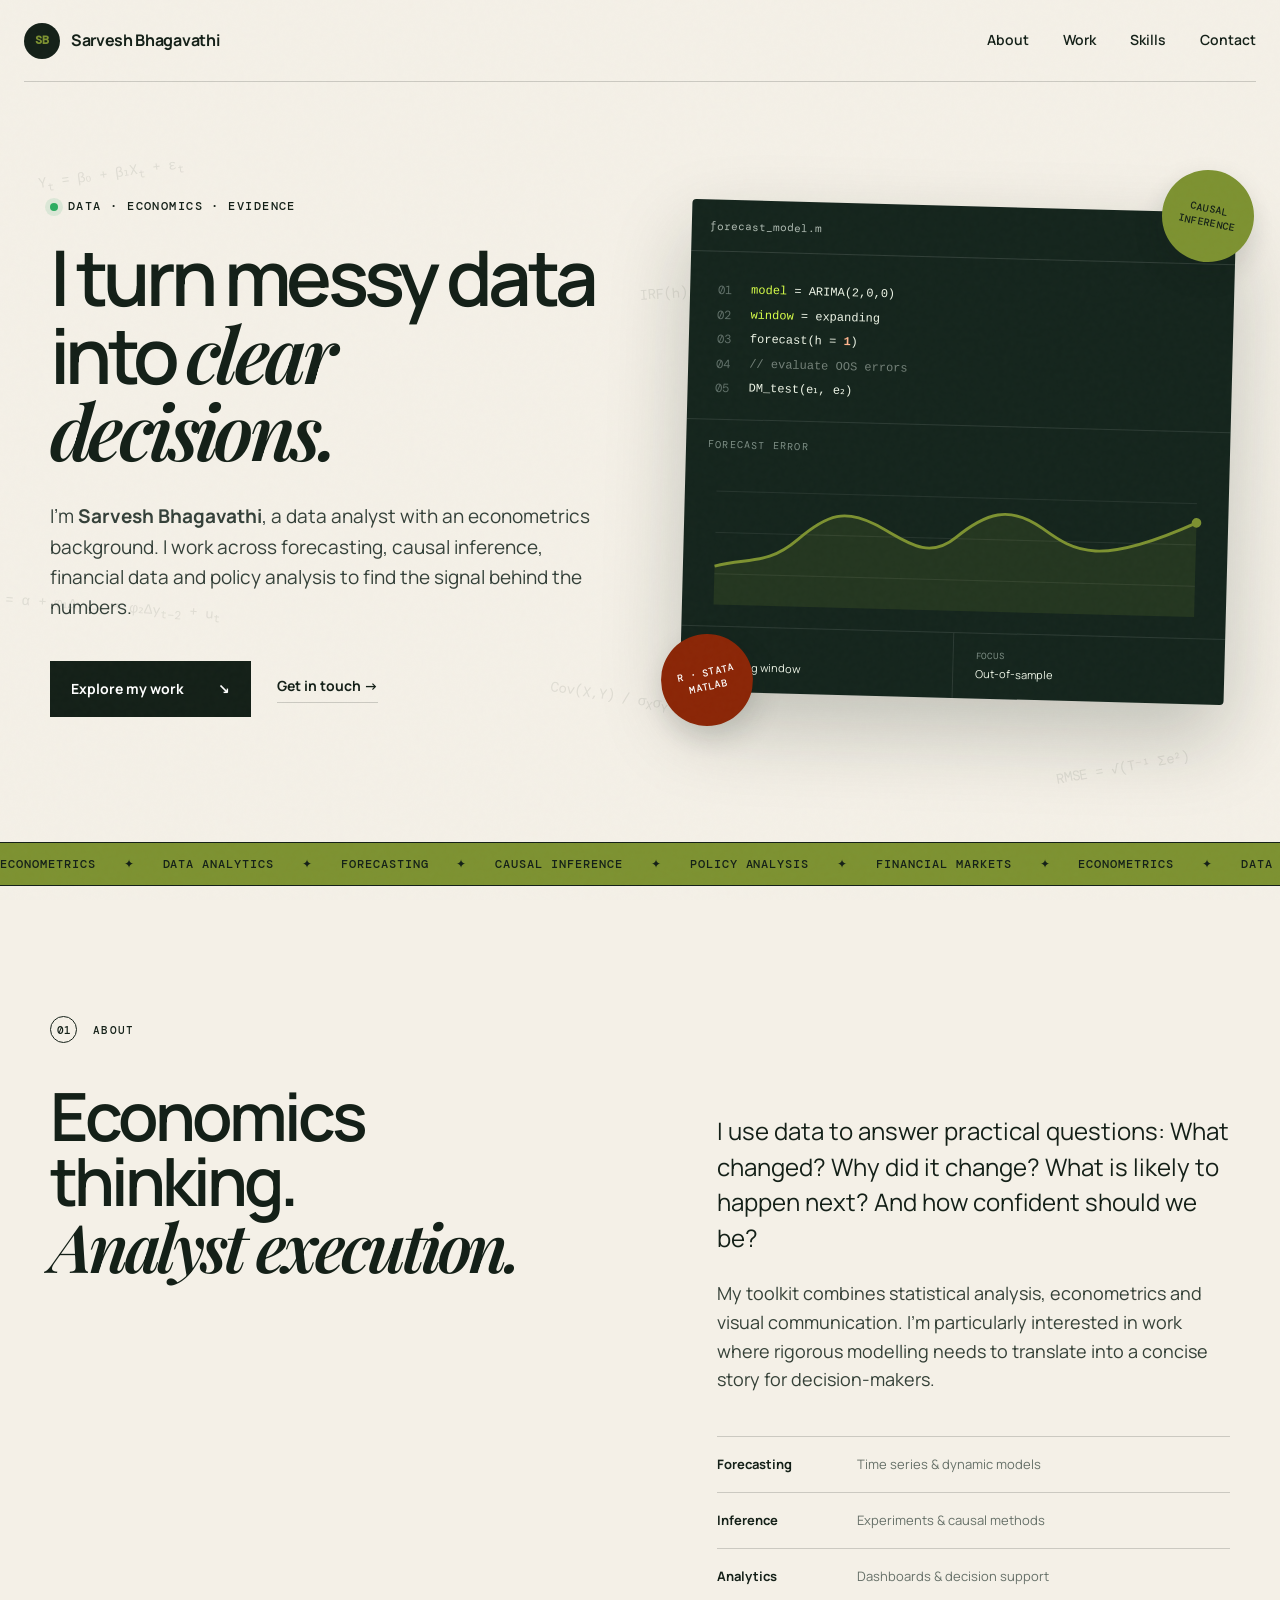
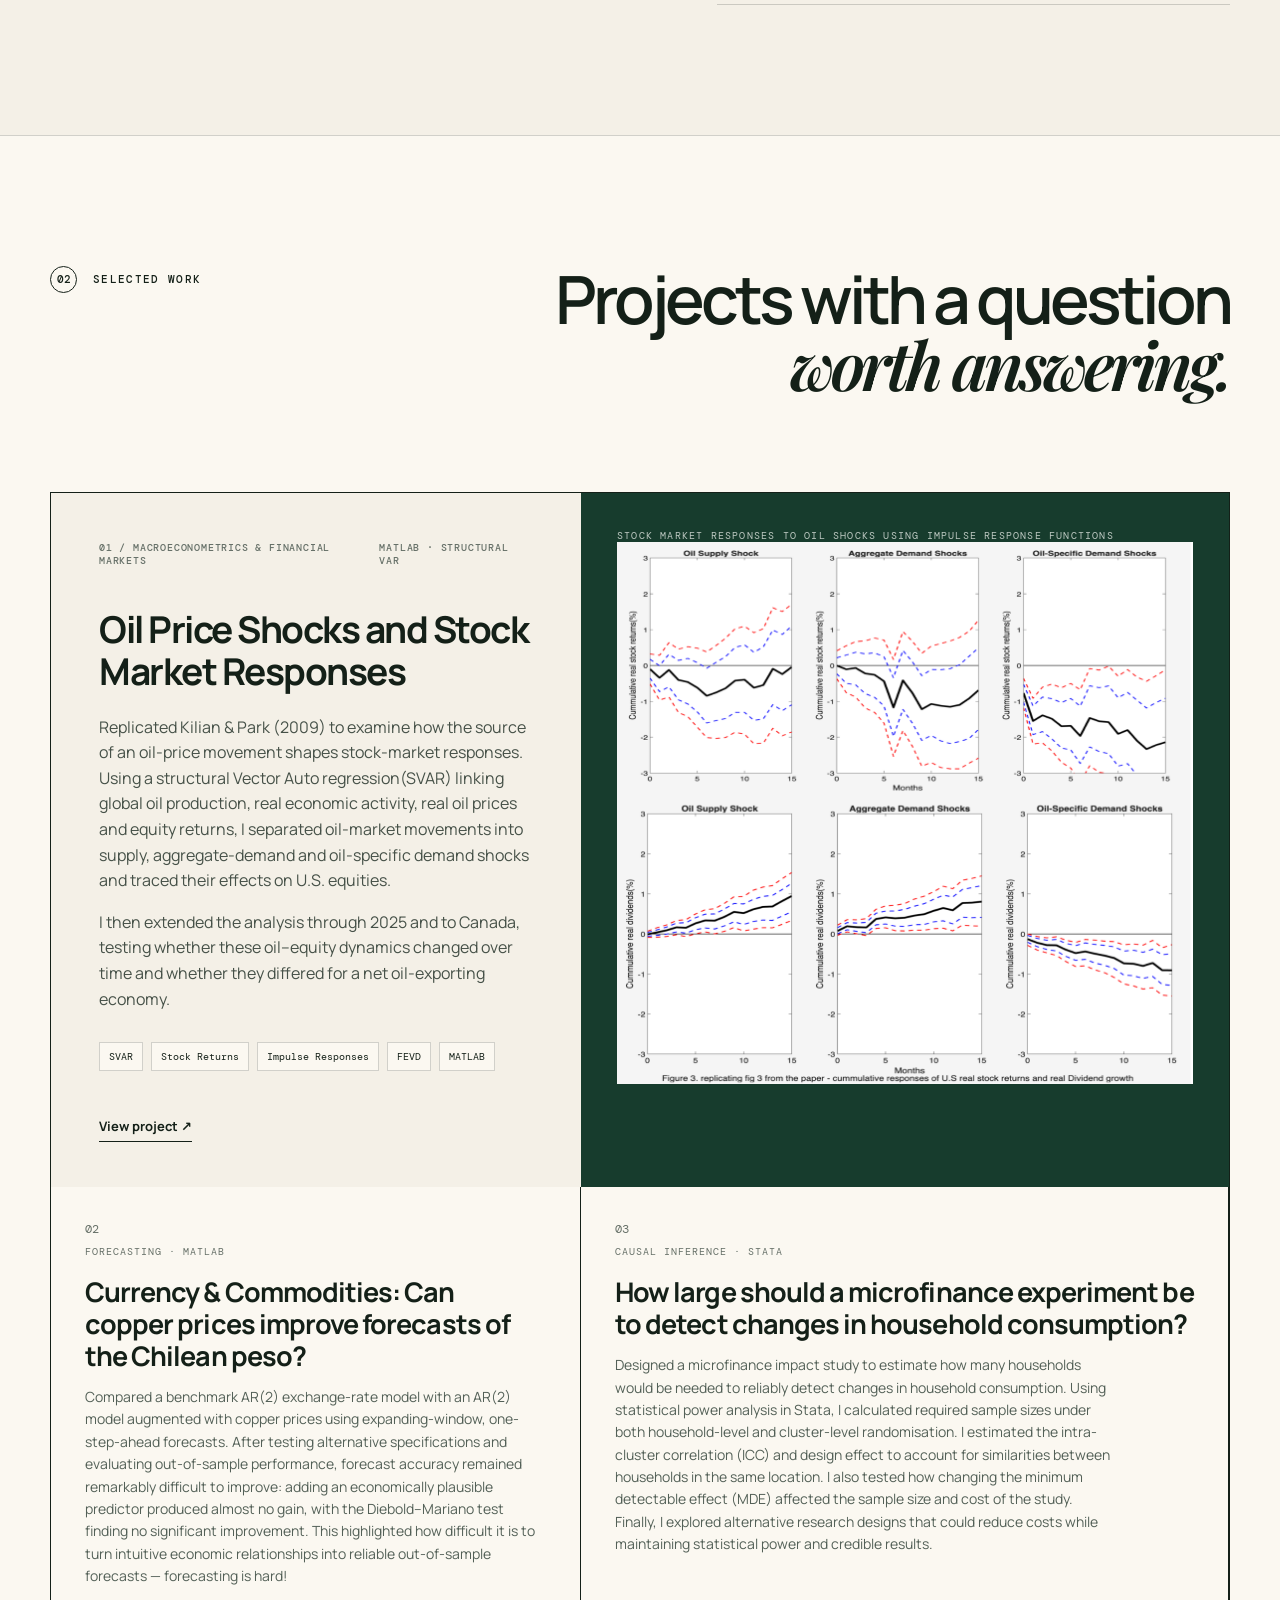
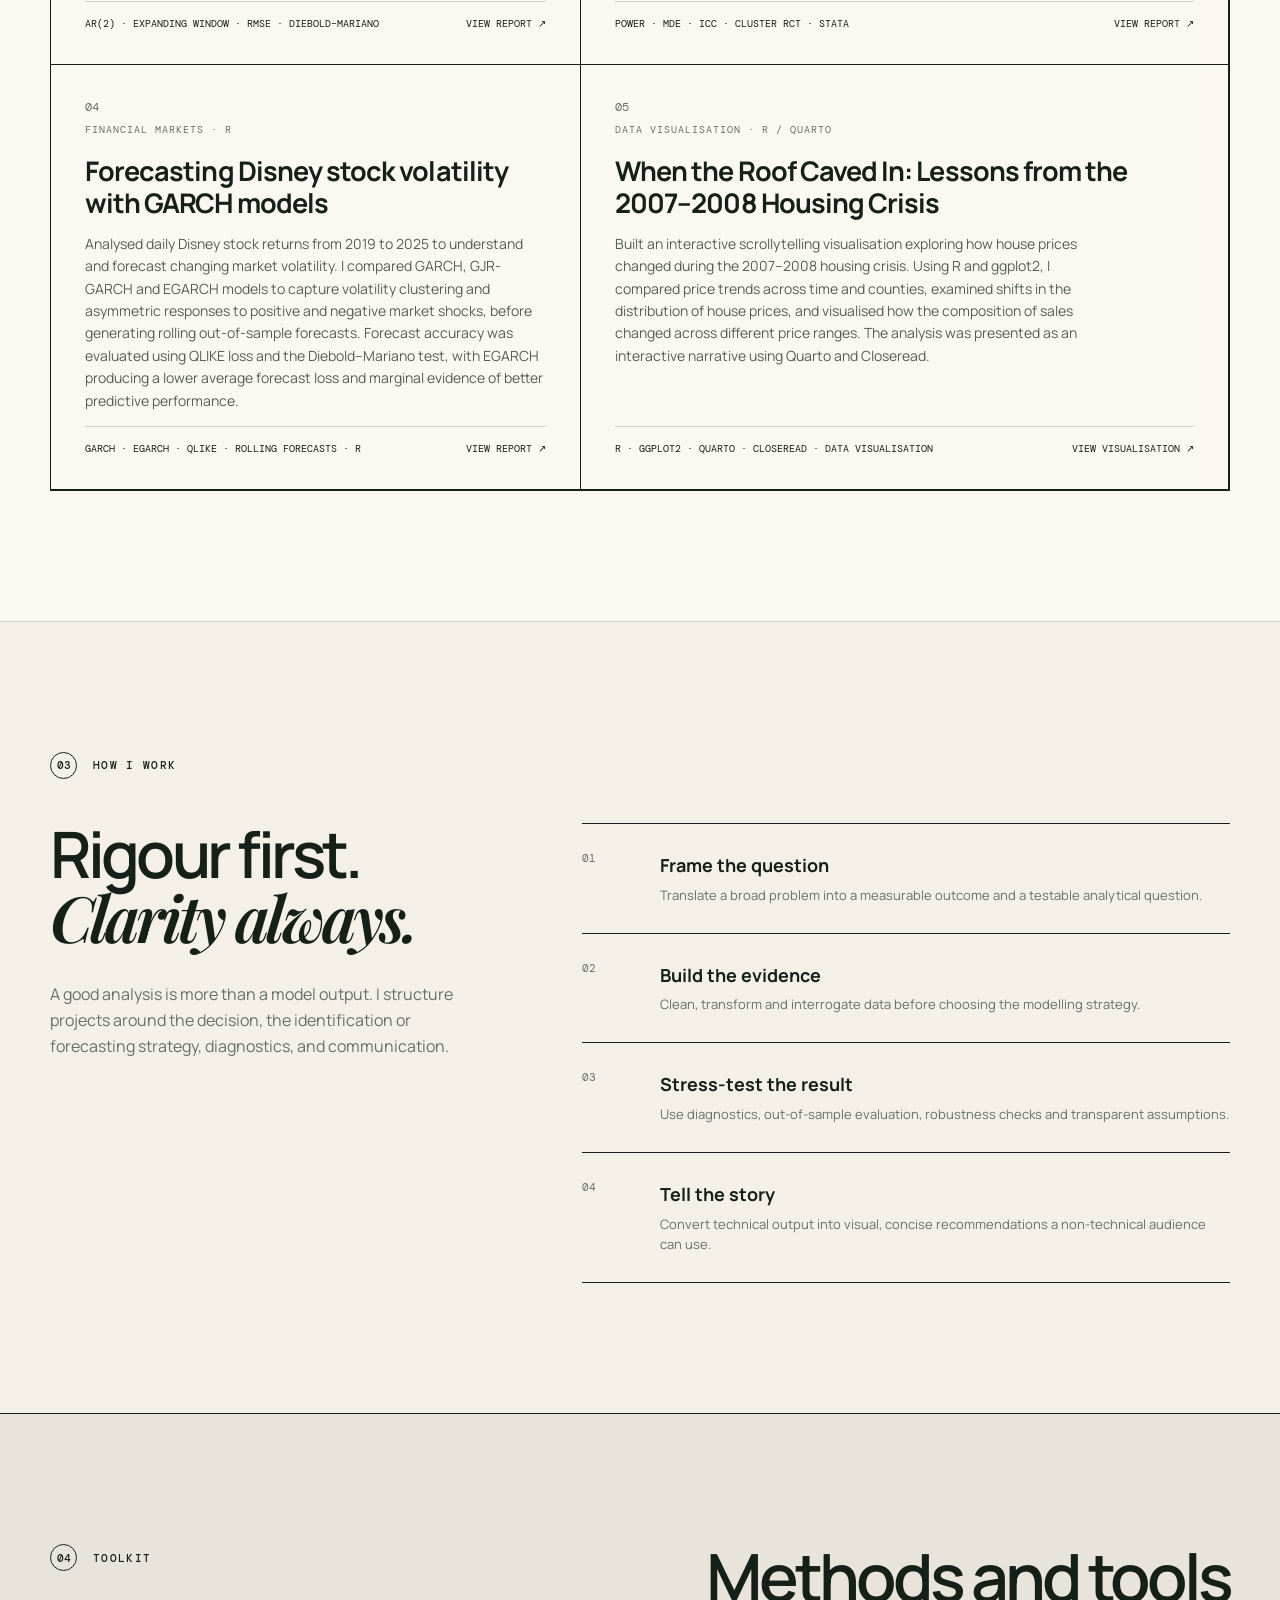
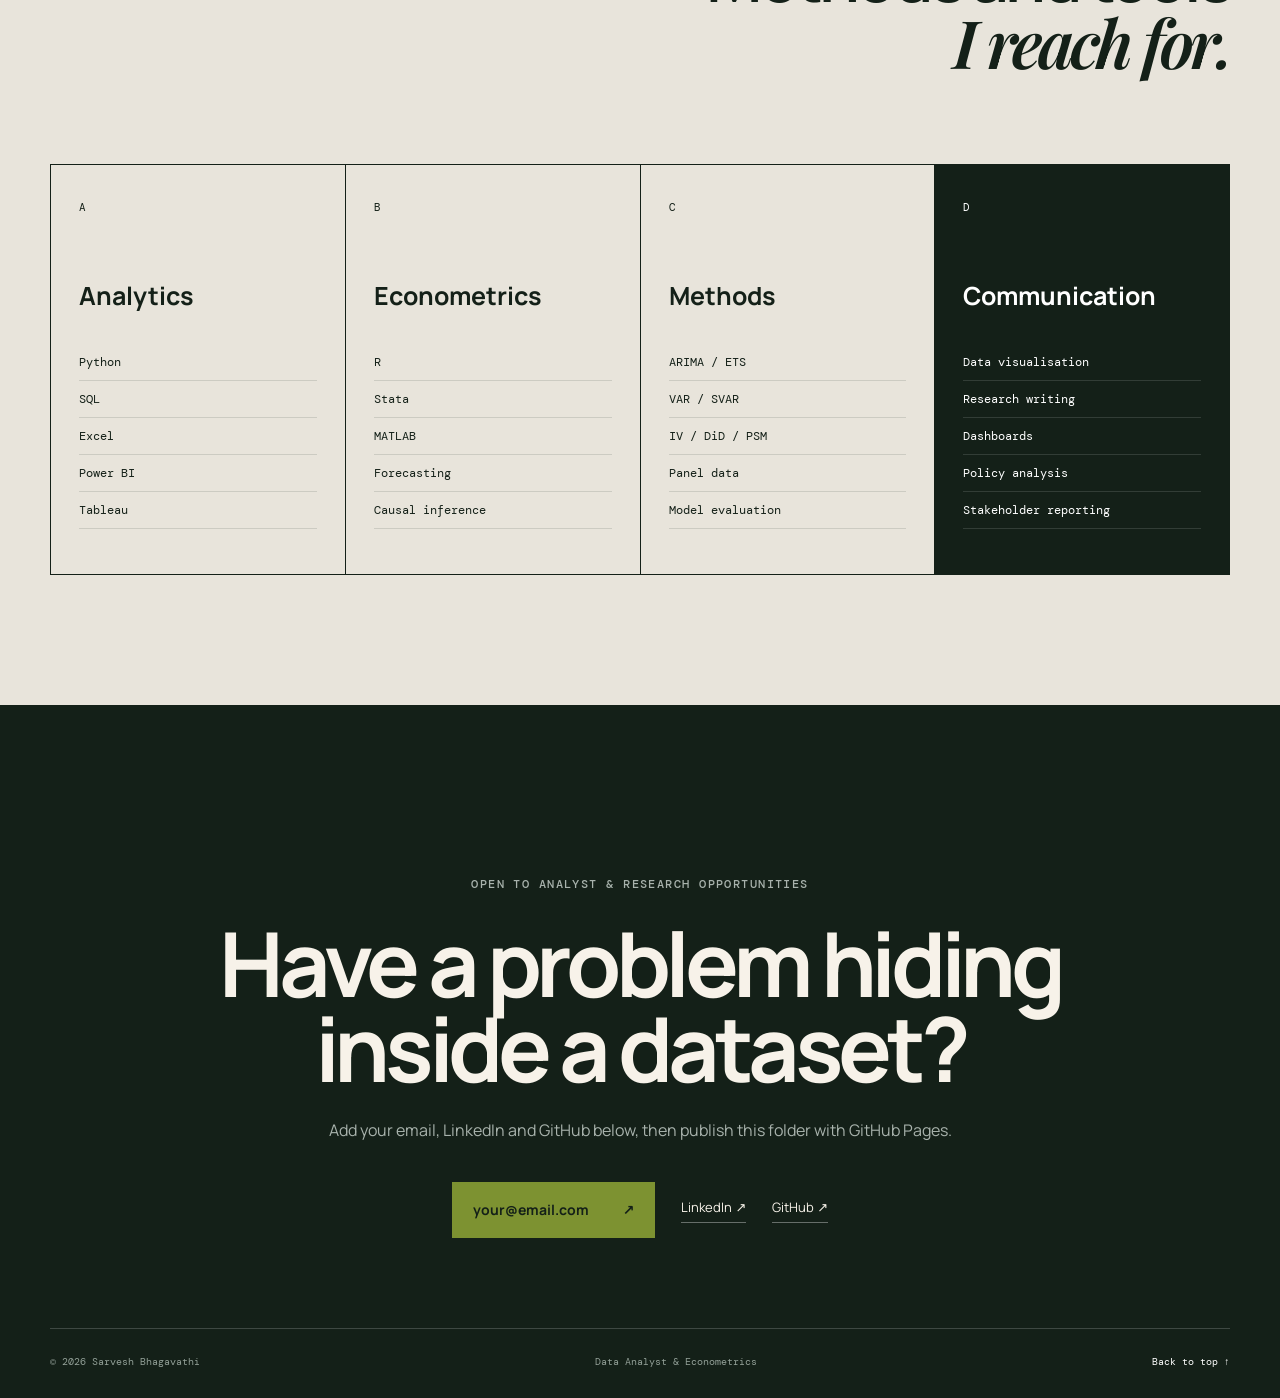
==== index.html @ 0cae8e51 "initial portfolio website" ====
<!doctype html>
<html lang="en">
<head>
  <meta charset="utf-8" />
  <meta name="viewport" content="width=device-width, initial-scale=1" />
  <meta name="description" content="Sarvesh Bhagavathi — Data Analyst & Econometrics portfolio." />
  <meta name="theme-color" content="#f5f1e8" />
  <title>Sarvesh Bhagavathi | Data Analyst & Econometrics</title>
  <link rel="preconnect" href="https://fonts.googleapis.com">
  <link rel="preconnect" href="https://fonts.gstatic.com" crossorigin>
  <link href="https://fonts.googleapis.com/css2?family=DM+Mono:wght@300;400;500&family=Manrope:wght@400;500;600;700&family=Playfair+Display:ital,wght@0,600;1,600&display=swap" rel="stylesheet">
  <link rel="stylesheet" href="styles.css" />
</head>
<body>
  <div class="noise" aria-hidden="true"></div>
  <div class="equation-field" aria-hidden="true">
    <span class="eq eq-1">Y<sub>t</sub> = β₀ + β₁X<sub>t</sub> + ε<sub>t</sub></span>
    <span class="eq eq-2">E[ε | X] = 0</span>
    <span class="eq eq-3">Δy<sub>t</sub> = α + φ₁Δy<sub>t−1</sub> + φ₂Δy<sub>t−2</sub> + u<sub>t</sub></span>
    <span class="eq eq-4">RMSE = √(T⁻¹ Σe²)</span>
    <span class="eq eq-5">IRF(h) = ∂y<sub>t+h</sub>/∂ε<sub>t</sub></span>
    <span class="eq eq-6">Cov(X,Y) / σ<sub>X</sub>σ<sub>Y</sub></span>
  </div>

  <header class="site-header">
    <a class="brand" href="#top" aria-label="Home">
      <span class="brand-mark">SB</span>
      <span class="brand-name">Sarvesh Bhagavathi</span>
    </a>
    <nav class="nav" aria-label="Main navigation">
      <a href="#about">About</a>
      <a href="#work">Work</a>
      <a href="#skills">Skills</a>
      <a href="#contact">Contact</a>
    </nav>
    <button class="menu-button" aria-label="Open menu" aria-expanded="false">Menu</button>
  </header>

  <main id="top">
    <section class="hero shell">
      <div class="hero-copy reveal">
        <p class="eyebrow"><span class="status-dot"></span> Data · Economics · Evidence</p>
        <h1>I turn messy data into <em>clear decisions.</em></h1>
        <p class="hero-lede">I’m <strong>Sarvesh Bhagavathi</strong>, a data analyst with an econometrics background. I work across forecasting, causal inference, financial data and policy analysis to find the signal behind the numbers.</p>
        <div class="hero-actions">
          <a class="button button-primary" href="#work">Explore my work <span>↘</span></a>
          <a class="text-link" href="#contact">Get in touch <span>→</span></a>
        </div>
      </div>

      <div class="hero-visual reveal delay-1" aria-label="Decorative econometrics model visualisation">
        <div class="model-window">
          <div class="window-top">
            <span>forecast_model.m</span>
            <div class="window-dots"><i></i><i></i><i></i></div>
          </div>
          <div class="code-block" aria-hidden="true">
            <span class="line"><b>01</b><code><i>model</i> = ARIMA(2,0,0)</code></span>
            <span class="line"><b>02</b><code><i>window</i> = expanding</code></span>
            <span class="line"><b>03</b><code>forecast(h = <strong>1</strong>)</code></span>
            <span class="line muted"><b>04</b><code>// evaluate OOS errors</code></span>
            <span class="line"><b>05</b><code>DM_test(e₁, e₂)</code></span>
          </div>
          <div class="mini-chart">
            <div class="chart-label">FORECAST ERROR</div>
            <svg viewBox="0 0 520 170" role="img" aria-label="Decorative forecast error line chart">
              <path class="gridline" d="M10 42H510 M10 85H510 M10 128H510" />
              <path class="chart-area" d="M10 120 C45 110,65 118,96 90 S145 58,175 72 S230 110,260 84 S315 48,350 72 S410 110,510 62 L510 160 L10 160 Z" />
              <path class="chart-line" d="M10 120 C45 110,65 118,96 90 S145 58,175 72 S230 110,260 84 S315 48,350 72 S410 110,510 62" />
              <circle cx="510" cy="62" r="5" />
            </svg>
          </div>
          <div class="model-footer">
            <span><small>METHOD</small> Expanding window</span>
            <span><small>FOCUS</small> Out-of-sample</span>
          </div>
        </div>
        <span class="sticker sticker-a">causal<br>inference</span>
        <span class="sticker sticker-b">R · Stata<br>MATLAB</span>
      </div>
    </section>

    <section class="ticker" aria-label="Skills ticker">
      <div class="ticker-track">
        <span>ECONOMETRICS</span><i>✦</i><span>DATA ANALYTICS</span><i>✦</i><span>FORECASTING</span><i>✦</i><span>CAUSAL INFERENCE</span><i>✦</i><span>POLICY ANALYSIS</span><i>✦</i><span>FINANCIAL MARKETS</span><i>✦</i>
        <span>ECONOMETRICS</span><i>✦</i><span>DATA ANALYTICS</span><i>✦</i><span>FORECASTING</span><i>✦</i><span>CAUSAL INFERENCE</span><i>✦</i><span>POLICY ANALYSIS</span><i>✦</i><span>FINANCIAL MARKETS</span><i>✦</i>
      </div>
    </section>

    <section class="section shell about" id="about">
      <div class="section-kicker reveal"><span>01</span> About</div>
      <div class="about-grid">
        <h2 class="section-title reveal">Economics thinking.<br><em>Analyst execution.</em></h2>
        <div class="about-copy reveal delay-1">
          <p>I use data to answer practical questions: What changed? Why did it change? What is likely to happen next? And how confident should we be?</p>
          <p>My toolkit combines statistical analysis, econometrics and visual communication. I’m particularly interested in work where rigorous modelling needs to translate into a concise story for decision-makers.</p>
          <div class="facts">
            <div><strong>Forecasting</strong><span>Time series & dynamic models</span></div>
            <div><strong>Inference</strong><span>Experiments & causal methods</span></div>
            <div><strong>Analytics</strong><span>Dashboards & decision support</span></div>
          </div>
        </div>
      </div>
    </section>

    <section class="section work-section" id="work">
      <div class="shell">
        <div class="section-heading reveal">
          <div class="section-kicker"><span>02</span> Selected work</div>
          <h2 class="section-title">Projects with a question<br><em>worth answering.</em></h2>
        </div>

<article class="project project-featured reveal">

  <!-- LEFT SIDE -->
  <div class="project-content">

    <div class="project-topline">
      <span>01 / Macroeconometrics & Financial Markets</span>
      <span>MATLAB · Structural VAR</span>
    </div>

    <h3>Oil Price Shocks and Stock Market Responses</h3>

    <p>
      Replicated Kilian & Park (2009) to examine how the source of an oil-price
      movement shapes stock-market responses. Using a structural Vector Auto regression(SVAR) linking
      global oil production, real economic activity, real oil prices and equity
      returns, I separated oil-market movements into supply, aggregate-demand
      and oil-specific demand shocks and traced their effects on U.S. equities.
    </p>

    <p>
      I then extended the analysis through 2025 and to Canada, testing whether
      these oil–equity dynamics changed over time and whether they differed for
      a net oil-exporting economy.
    </p>

    <div class="project-tags">
      <span>SVAR</span>
      <span>Stock Returns</span>
      <span>Impulse Responses</span>
      <span>FEVD</span>
      <span>MATLAB</span>
    </div>

    <a class="project-link" href="https://drive.google.com/file/d/1F3PJIjns4B5zvnW9_JA9KgN98ZnjPs3U/view?usp=drive_link">
      View project <span>↗</span>
    </a>

  </div>


  <!-- RIGHT SIDE -->
  <div class="project-graphic">

    <div class="graphic-label">
      stock market responses to oil shocks using impulse response functions
    </div>

    <img
      src="images/irf.png"
      alt="Stock market responses to structural oil market shocks"
      class="project-graph"
    >

  </div>



         <article class="project-card reveal">
  <div class="project-card-index">02</div>

  <div>
    <span class="project-type">Forecasting · MATLAB</span>

    <h3>Currency & Commodities: Can copper prices improve forecasts of the Chilean peso?</h3>

    <p>
      Compared a benchmark AR(2) exchange-rate model with an AR(2) model
      augmented with copper prices using expanding-window, one-step-ahead
      forecasts. After testing alternative specifications and evaluating
      out-of-sample performance, forecast accuracy remained remarkably difficult
      to improve: adding an economically plausible predictor produced almost no
      gain, with the Diebold–Mariano test finding no significant improvement.
      This highlighted how difficult it is to turn intuitive economic
      relationships into reliable out-of-sample forecasts — forecasting is hard!
    </p>
  </div>

  <div class="project-card-bottom">
    <span>AR(2) · Expanding Window · RMSE · Diebold–Mariano</span>

    <a
      href="PASTE-CURRENCY-PROJECT-DRIVE-LINK-HERE"
      target="_blank"
      rel="noopener noreferrer">
      View report ↗
    </a>
  </div>
</article>


<article class="project-card reveal delay-1">
  <div class="project-card-index">03</div>

  <div>
    <span class="project-type">Causal Inference · Stata</span>

    <h3>    How large should a microfinance experiment be to detect changes in household consumption?</h3>

<p>
  Designed a microfinance impact study to estimate how many households would be
  needed to reliably detect changes in household consumption. Using statistical
  power analysis in Stata, I calculated required sample sizes under both
  household-level and cluster-level randomisation. I estimated the intra-cluster
  correlation (ICC) and design effect to account for similarities between
  households in the same location. I also tested how changing the minimum
  detectable effect (MDE) affected the sample size and cost of the study.
  Finally, I explored alternative research designs that could reduce costs while
  maintaining statistical power and credible results.
</p>
  </div>

  <div class="project-card-bottom">
    <span>Power · MDE · ICC · Cluster RCT · Stata</span>

    <a
      href="https://drive.google.com/file/d/1f4uISd_4hhEqxHPd6JUoXZqA1scIBe5t/view?usp=drive_link"
      target="_blank"
      rel="noopener noreferrer">
      View report ↗
    </a>
  </div>
</article>


<article class="project-card reveal">
  <div class="project-card-index">04</div>

  <div>
    <span class="project-type">Financial Markets · R</span>

    <h3>Forecasting Disney stock volatility with GARCH models</h3>

    <p>
      Analysed daily Disney stock returns from 2019 to 2025 to understand and
      forecast changing market volatility. I compared GARCH, GJR-GARCH and
      EGARCH models to capture volatility clustering and asymmetric responses
      to positive and negative market shocks, before generating rolling
      out-of-sample forecasts. Forecast accuracy was evaluated using QLIKE
      loss and the Diebold–Mariano test, with EGARCH producing a lower average
      forecast loss and marginal evidence of better predictive performance.
    </p>
  </div>

  <div class="project-card-bottom">
    <span>GARCH · EGARCH · QLIKE · Rolling Forecasts · R</span>

    <a
      href="https://drive.google.com/file/d/1QqLHxwQBlsuoR4s3350nic7PqYjd0uL6/view?usp=sharing"
      target="_blank"
      rel="noopener noreferrer">
      View report ↗
    </a>
  </div>
</article>




<article class="project-card reveal delay-1">
  <div class="project-card-index">05</div>

  <div>
    <span class="project-type">Data Visualisation · R / Quarto</span>

    <h3>When the Roof Caved In: Lessons from the 2007–2008 Housing Crisis</h3>

    <p>
      Built an interactive scrollytelling visualisation exploring how house prices
      changed during the 2007–2008 housing crisis. Using R and ggplot2, I compared
      price trends across time and counties, examined shifts in the distribution
      of house prices, and visualised how the composition of sales changed across
      different price ranges. The analysis was presented as an interactive
      narrative using Quarto and Closeread.
    </p>
  </div>

  <div class="project-card-bottom">
    <span>R · ggplot2 · Quarto · Closeread · Data Visualisation</span>

    <a
      href="projects/housing-crisis/Question_4_STUDENTNUMBER.html"
      target="_blank"
      rel="noopener noreferrer">
      View visualisation ↗
    </a>
  </div>
</article>




        </div>
      </div>
    </section>

    <section class="section shell project-note" id="project-note">
      <div class="section-kicker reveal"><span>03</span> How I work</div>
      <div class="method-grid">
        <div class="method-intro reveal">
          <h2 class="section-title">Rigour first.<br><em>Clarity always.</em></h2>
          <p>A good analysis is more than a model output. I structure projects around the decision, the identification or forecasting strategy, diagnostics, and communication.</p>
        </div>
        <ol class="method-list">
          <li class="reveal"><span>01</span><div><strong>Frame the question</strong><p>Translate a broad problem into a measurable outcome and a testable analytical question.</p></div></li>
          <li class="reveal"><span>02</span><div><strong>Build the evidence</strong><p>Clean, transform and interrogate data before choosing the modelling strategy.</p></div></li>
          <li class="reveal"><span>03</span><div><strong>Stress-test the result</strong><p>Use diagnostics, out-of-sample evaluation, robustness checks and transparent assumptions.</p></div></li>
          <li class="reveal"><span>04</span><div><strong>Tell the story</strong><p>Convert technical output into visual, concise recommendations a non-technical audience can use.</p></div></li>
        </ol>
      </div>
    </section>

    <section class="section skills-section" id="skills">
      <div class="shell">
        <div class="section-heading reveal">
          <div class="section-kicker"><span>04</span> Toolkit</div>
          <h2 class="section-title">Methods and tools<br><em>I reach for.</em></h2>
        </div>
        <div class="skills-board reveal">
          <div class="skill-column">
            <span class="skill-number">A</span>
            <h3>Analytics</h3>
            <p>Python</p><p>SQL</p><p>Excel</p><p>Power BI</p><p>Tableau</p>
          </div>
          <div class="skill-column">
            <span class="skill-number">B</span>
            <h3>Econometrics</h3>
            <p>R</p><p>Stata</p><p>MATLAB</p><p>Forecasting</p><p>Causal inference</p>
          </div>
          <div class="skill-column">
            <span class="skill-number">C</span>
            <h3>Methods</h3>
            <p>ARIMA / ETS</p><p>VAR / SVAR</p><p>IV / DiD / PSM</p><p>Panel data</p><p>Model evaluation</p>
          </div>
          <div class="skill-column skill-column-dark">
            <span class="skill-number">D</span>
            <h3>Communication</h3>
            <p>Data visualisation</p><p>Research writing</p><p>Dashboards</p><p>Policy analysis</p><p>Stakeholder reporting</p>
          </div>
        </div>
      </div>
    </section>

    <section class="contact section" id="contact">
      <div class="shell contact-inner reveal">
        <p class="eyebrow">Open to analyst & research opportunities</p>
        <h2>Have a problem hiding<br>inside a dataset?</h2>
        <p>Add your email, LinkedIn and GitHub below, then publish this folder with GitHub Pages.</p>
        <div class="contact-actions">
          <a class="button button-light" href="mailto:your@email.com">your@email.com <span>↗</span></a>
          <a class="contact-link" href="#" aria-label="LinkedIn placeholder">LinkedIn <span>↗</span></a>
          <a class="contact-link" href="#" aria-label="GitHub placeholder">GitHub <span>↗</span></a>
        </div>
      </div>
      <div class="footer shell">
        <span>© <span id="year"></span> Sarvesh Bhagavathi</span>
        <span>Data Analyst & Econometrics</span>
        <a href="#top">Back to top ↑</a>
      </div>
    </section>
  </main>

  <script src="script.js"></script>
</body>
</html>
---- styles.css ----
:root{
  --ink:#142018;
  --cream:#f4f0e7;
  --paper:#fbf8f1;
  --lime:#7d9231;
  --green:#173c2d;
  --orange:#8b2607;
  --muted:#667068;
  --line:rgba(20,32,24,.18);
  --mono:"DM Mono",monospace;
  --sans:"Manrope",system-ui,sans-serif;
  --serif:"Playfair Display",Georgia,serif;
}
*{box-sizing:border-box}
html{scroll-behavior:smooth}
body{margin:0;background:var(--cream);color:var(--ink);font-family:var(--sans);font-size:16px;line-height:1.6;overflow-x:hidden}
a{color:inherit;text-decoration:none}
button{font:inherit}
.shell{width:min(1180px,calc(100% - 48px));margin-inline:auto}
.noise{position:fixed;inset:0;pointer-events:none;z-index:99;opacity:.035;background-image:url("data:image/svg+xml,%3Csvg viewBox='0 0 180 180' xmlns='http://www.w3.org/2000/svg'%3E%3Cfilter id='n'%3E%3CfeTurbulence type='fractalNoise' baseFrequency='.85' numOctaves='3' stitchTiles='stitch'/%3E%3C/filter%3E%3Crect width='100%25' height='100%25' filter='url(%23n)' opacity='.55'/%3E%3C/svg%3E")}
.equation-field{position:fixed;inset:0;z-index:-1;pointer-events:none;overflow:hidden}
.eq{position:absolute;font-family:var(--mono);font-size:14px;color:rgba(20,32,24,.09);white-space:nowrap;transition:transform .15s linear}
.eq-1{top:18%;left:3%;transform:rotate(-8deg)}.eq-2{top:44%;right:5%;transform:rotate(6deg)}.eq-3{top:66%;left:-2%;transform:rotate(4deg)}.eq-4{top:84%;right:7%;transform:rotate(-10deg)}.eq-5{top:31%;left:50%;transform:rotate(-4deg)}.eq-6{top:76%;left:43%;transform:rotate(9deg)}
.site-header{height:82px;display:flex;align-items:center;justify-content:space-between;width:min(1280px,calc(100% - 48px));margin:auto;border-bottom:1px solid var(--line);position:relative;z-index:50}
.brand{display:flex;gap:11px;align-items:center;font-weight:700;letter-spacing:-.02em}.brand-mark{width:36px;height:36px;border-radius:50%;display:grid;place-items:center;background:var(--ink);color:var(--lime);font-family:var(--mono);font-size:12px}.nav{display:flex;gap:34px;font-size:14px;font-weight:600}.nav a{position:relative}.nav a:after{content:"";position:absolute;left:0;right:100%;bottom:-5px;height:1px;background:currentColor;transition:.25s}.nav a:hover:after{right:0}.menu-button{display:none;background:none;border:0;color:inherit}
.hero{min-height:760px;display:grid;grid-template-columns:1.02fr .98fr;align-items:center;gap:70px;padding-block:90px 110px}.eyebrow{font:500 12px/1.3 var(--mono);letter-spacing:.12em;text-transform:uppercase;display:flex;align-items:center;gap:10px}.status-dot{width:8px;height:8px;border-radius:50%;background:#2dac61;box-shadow:0 0 0 5px rgba(45,172,97,.12)}.hero h1,.section-title{font-size:clamp(46px,6vw,82px);line-height:.98;letter-spacing:-.06em;margin:25px 0 32px;font-weight:600}.hero h1 em,.section-title em{font-family:var(--serif);font-weight:600}.hero-lede{max-width:650px;font-size:19px;color:#344039}.hero-actions{display:flex;align-items:center;gap:26px;margin-top:38px}.button{display:inline-flex;align-items:center;justify-content:space-between;gap:34px;padding:16px 20px;border:1px solid var(--ink);font-size:14px;font-weight:700;transition:.25s}.button-primary{background:var(--ink);color:white;min-width:190px}.button-primary:hover{background:var(--green);transform:translateY(-2px)}.text-link{font-size:14px;font-weight:700;border-bottom:1px solid var(--line);padding-bottom:5px}.text-link span,.project-link span,.contact-link span{display:inline-block;transition:.2s}.text-link:hover span,.project-link:hover span,.contact-link:hover span{transform:translate(3px,-3px)}
.hero-visual{position:relative}.model-window{background:#15251d;color:#eef5e7;border-radius:4px;box-shadow:0 34px 80px rgba(20,32,24,.22);overflow:hidden;transform:rotate(1.5deg)}.window-top{height:52px;display:flex;align-items:center;justify-content:space-between;padding:0 18px;border-bottom:1px solid rgba(255,255,255,.12);font:11px var(--mono);color:#adb9b0}.window-dots{display:flex;gap:6px}.window-dots i{width:7px;height:7px;background:#76817a;border-radius:50%}.code-block{padding:26px 28px 18px;font:12px/2.05 var(--mono)}.line{display:flex;gap:19px}.line b{color:#607069;font-weight:400;user-select:none}.line i{font-style:normal;color:#d8ff49}.line strong{color:#ffb58e}.line.muted code{color:#738078}.mini-chart{border-top:1px solid rgba(255,255,255,.1);padding:18px 22px 4px}.chart-label{font:10px var(--mono);letter-spacing:.12em;color:#7f9087}.mini-chart svg{width:100%;height:auto}.gridline{fill:none;stroke:rgba(255,255,255,.08);stroke-width:1}.chart-area{fill:rgba(216,255,73,.08)}.chart-line{fill:none;stroke:var(--lime);stroke-width:3}.mini-chart circle{fill:var(--lime)}.model-footer{display:grid;grid-template-columns:1fr 1fr;border-top:1px solid rgba(255,255,255,.1)}.model-footer span{padding:16px 22px;font-size:11px}.model-footer span+span{border-left:1px solid rgba(255,255,255,.1)}.model-footer small{display:block;color:#7f9087;font:9px var(--mono);letter-spacing:.1em;margin-bottom:3px}.sticker{position:absolute;width:92px;height:92px;border-radius:50%;display:grid;place-items:center;text-align:center;font:500 10px/1.4 var(--mono);text-transform:uppercase;letter-spacing:.04em;box-shadow:0 12px 28px rgba(20,32,24,.16)}.sticker-a{background:var(--lime);color:var(--ink);right:-24px;top:-36px;transform:rotate(11deg)}.sticker-b{background:var(--orange);color:#fff;left:-25px;bottom:-28px;transform:rotate(-12deg)}
.ticker{overflow:hidden;border-block:1px solid var(--ink);background:var(--lime);padding:13px 0}.ticker-track{width:max-content;display:flex;align-items:center;gap:28px;animation:ticker 34s linear infinite;font:500 12px var(--mono);letter-spacing:.08em}.ticker-track i{font-style:normal}@keyframes ticker{to{transform:translateX(-50%)}}
.section{padding-block:130px}.section-kicker{display:flex;align-items:center;gap:16px;font:500 11px var(--mono);letter-spacing:.12em;text-transform:uppercase}.section-kicker span{display:grid;place-items:center;width:27px;height:27px;border:1px solid var(--ink);border-radius:50%;letter-spacing:0}.about-grid{display:grid;grid-template-columns:1.05fr .95fr;gap:100px;align-items:start}.about .section-title{font-size:clamp(45px,5.2vw,74px);margin-top:40px}.about-copy{padding-top:46px;font-size:18px;color:#354138}.about-copy>p:first-child{font-size:24px;line-height:1.48;color:var(--ink)}.facts{margin-top:42px;border-top:1px solid var(--line)}.facts div{display:grid;grid-template-columns:120px 1fr;gap:20px;padding:17px 0;border-bottom:1px solid var(--line);font-size:13px}.facts strong{color:var(--ink)}.facts span{color:var(--muted)}
.work-section{background:var(--paper);border-block:1px solid var(--line)}.section-heading{display:flex;justify-content:space-between;align-items:flex-start;gap:40px}.section-heading .section-title{text-align:right;font-size:clamp(45px,5.2vw,76px);margin-top:0}.project{margin-top:62px;border:1px solid var(--ink);display:grid;grid-template-columns:.9fr 1.1fr;background:var(--cream);min-height:560px}.project-content{padding:48px}.project-topline{display:flex;justify-content:space-between;font:500 10px var(--mono);letter-spacing:.08em;text-transform:uppercase;color:var(--muted)}.project h3{font-size:37px;line-height:1.13;letter-spacing:-.04em;margin:42px 0 22px}.project-content>p{font-size:16px;color:#465148}.project-tags{display:flex;flex-wrap:wrap;gap:8px;margin:30px 0 42px}.project-tags span{font:10px var(--mono);border:1px solid var(--line);padding:7px 9px;background:var(--paper)}.project-link{font-size:13px;font-weight:700;border-bottom:1px solid var(--ink);padding-bottom:6px}.project-graphic{position:relative;min-height:100%;overflow:hidden;background:var(--green);color:white;padding:36px}.graphic-label{position:relative;z-index:2;font:10px var(--mono);letter-spacing:.12em;text-transform:uppercase;color:#bdc8c1}.chile-graphic svg{width:100%;margin-top:42px}.g-grid{fill:none;stroke:rgba(255,255,255,.09);stroke-width:1}.g-line-secondary{fill:none;stroke:rgba(216,255,73,.28);stroke-width:2;stroke-dasharray:6 6}.g-line{fill:none;stroke:var(--lime);stroke-width:4}.chile-graphic circle{fill:var(--orange)}.chile-graphic text{fill:#96a69c;font:10px var(--mono)}.metric-card{position:absolute;background:var(--paper);color:var(--ink);padding:16px 18px;box-shadow:0 14px 34px rgba(0,0,0,.16);width:158px}.metric-card small{font:9px var(--mono);letter-spacing:.08em;color:var(--muted)}.metric-card strong{display:block;font-size:25px;letter-spacing:-.04em;margin:4px 0 1px}.metric-card span{font-size:10px;color:var(--muted)}.metric-one{right:28px;bottom:28px;transform:rotate(2deg)}.metric-two{left:24px;bottom:54px;transform:rotate(-3deg);background:var(--lime)}.project-grid{display:grid;grid-template-columns:1fr 1fr;margin-top:34px;border-left:1px solid var(--ink);border-top:1px solid var(--ink)}.project-card{min-height:350px;padding:34px;display:flex;flex-direction:column;justify-content:flex-start;border-right:1px solid var(--ink);border-bottom:1px solid var(--ink);background:var(--paper);transition:.25s}.project-card:hover{transform:translateY(-4px);box-shadow:0 12px 0 var(--ink);z-index:1}.project-card-index{font:12px var(--mono);color:var(--muted)}.project-type{font:10px var(--mono);letter-spacing:.1em;text-transform:uppercase;color:var(--muted)}.project-card h3{font-size:27px;line-height:1.18;letter-spacing:-.035em;margin:14px 0}.project-card p{font-size:14px;color:#536057;max-width:500px}.project-card-bottom{display:flex;justify-content:space-between;border-top:1px solid var(--line);padding-top:15px;font:10px var(--mono);  margin-top: auto; text-transform:uppercase}.project-card-accent{background:var(--lime)}
.project-note{background:var(--cream)}.method-grid{display:grid;grid-template-columns:.8fr 1.2fr;gap:100px;margin-top:44px}.method-intro .section-title{font-size:clamp(44px,5vw,72px);margin-top:0}.method-intro>p{max-width:460px;color:var(--muted)}.method-list{padding:0;margin:0;list-style:none;border-top:1px solid var(--ink)}.method-list li{display:grid;grid-template-columns:58px 1fr;gap:20px;padding:27px 0;border-bottom:1px solid var(--ink)}.method-list li>span{font:11px var(--mono);color:var(--muted)}.method-list strong{font-size:18px}.method-list p{font-size:13px;color:var(--muted);margin:5px 0 0;max-width:600px}
.skills-section{background:#e8e4db;border-top:1px solid var(--ink)}.skills-board{display:grid;grid-template-columns:repeat(4,1fr);border-left:1px solid var(--ink);border-top:1px solid var(--ink);margin-top:55px}.skill-column{min-height:410px;padding:28px;border-right:1px solid var(--ink);border-bottom:1px solid var(--ink)}.skill-number{font:11px var(--mono)}.skill-column h3{font-size:25px;margin:58px 0 28px}.skill-column p{font:12px var(--mono);padding:10px 0;border-bottom:1px solid rgba(20,32,24,.13);margin:0}.skill-column-dark{background:var(--ink);color:#fff}.skill-column-dark p{border-color:rgba(255,255,255,.13)}
.contact{padding:100px 0 30px;background:var(--ink);color:#f7f2e9}.contact-inner{text-align:center;padding-block:60px 90px}.contact .eyebrow{justify-content:center;color:#a8b2ac}.contact h2{font-size:clamp(50px,7vw,92px);line-height:.95;letter-spacing:-.06em;margin:28px 0}.contact-inner>p:not(.eyebrow){color:#a8b2ac}.contact-actions{display:flex;justify-content:center;align-items:center;gap:26px;margin-top:38px}.button-light{background:var(--lime);color:var(--ink);border-color:var(--lime)}.contact-link{font-size:13px;border-bottom:1px solid rgba(255,255,255,.35);padding-bottom:4px}.footer{border-top:1px solid rgba(255,255,255,.18);padding-top:26px;display:flex;justify-content:space-between;font:10px var(--mono);color:#93a098}.footer a{color:white}
.reveal{opacity:0;transform:translateY(24px);transition:opacity .7s ease,transform .7s cubic-bezier(.2,.8,.2,1)}.reveal.visible{opacity:1;transform:none}.delay-1{transition-delay:.12s}
@media (max-width:900px){.nav{display:none}.menu-button{display:block}.nav.open{display:flex;position:absolute;top:70px;right:0;background:var(--paper);border:1px solid var(--ink);padding:22px;flex-direction:column;gap:14px}.hero{grid-template-columns:1fr;min-height:auto;padding-block:70px 95px}.hero-visual{width:min(620px,95%);margin:0 auto}.about-grid,.method-grid{grid-template-columns:1fr;gap:30px}.about-copy{padding-top:0}.section-heading{display:block}.section-heading .section-title{text-align:left;margin-top:34px}.project{grid-template-columns:1fr}.project-graphic{min-height:500px}.skills-board{grid-template-columns:1fr 1fr}}
@media (max-width:620px){.shell,.site-header{width:min(100% - 28px,1180px)}.brand-name{display:none}.hero{padding-top:55px;gap:58px}.hero h1,.section-title{letter-spacing:-.05em}.hero-actions{align-items:flex-start;flex-direction:column;gap:18px}.sticker{width:74px;height:74px;font-size:8px}.sticker-a{right:-9px}.sticker-b{left:-8px}.section{padding-block:90px}.project-grid{grid-template-columns:1fr}.project-content{padding:30px 24px}.project h3{font-size:30px}.project-topline{gap:20px}.project-graphic{min-height:430px;padding:24px}.metric-card{width:135px;padding:12px}.metric-card strong{font-size:21px}.skills-board{grid-template-columns:1fr}.skill-column{min-height:auto}.contact-actions{flex-direction:column}.footer{gap:16px;flex-wrap:wrap}.eq-5,.eq-6{display:none}}
@media (prefers-reduced-motion:reduce){html{scroll-behavior:auto}.ticker-track{animation:none}.reveal{opacity:1;transform:none;transition:none}.eq{transition:none}}
.project-graph {
  width: 100%;
  height: auto;
  display: block;
}
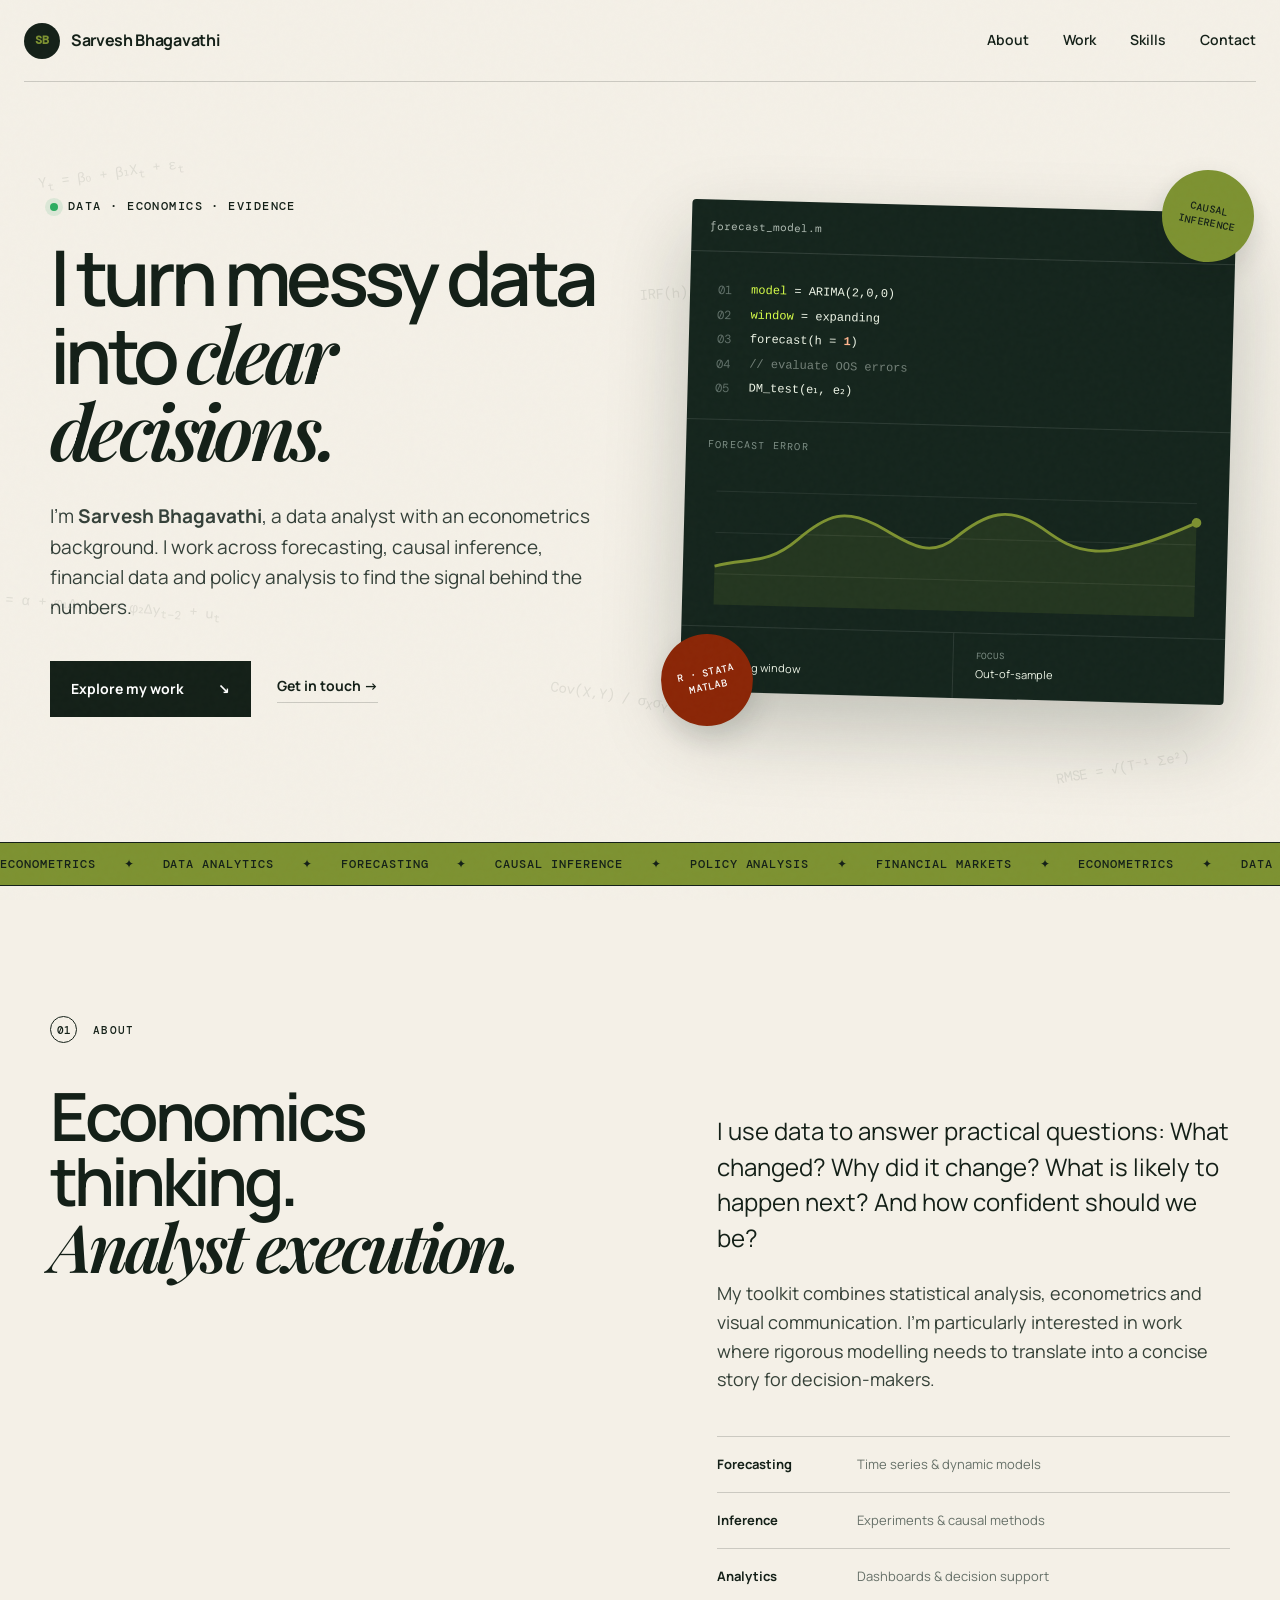
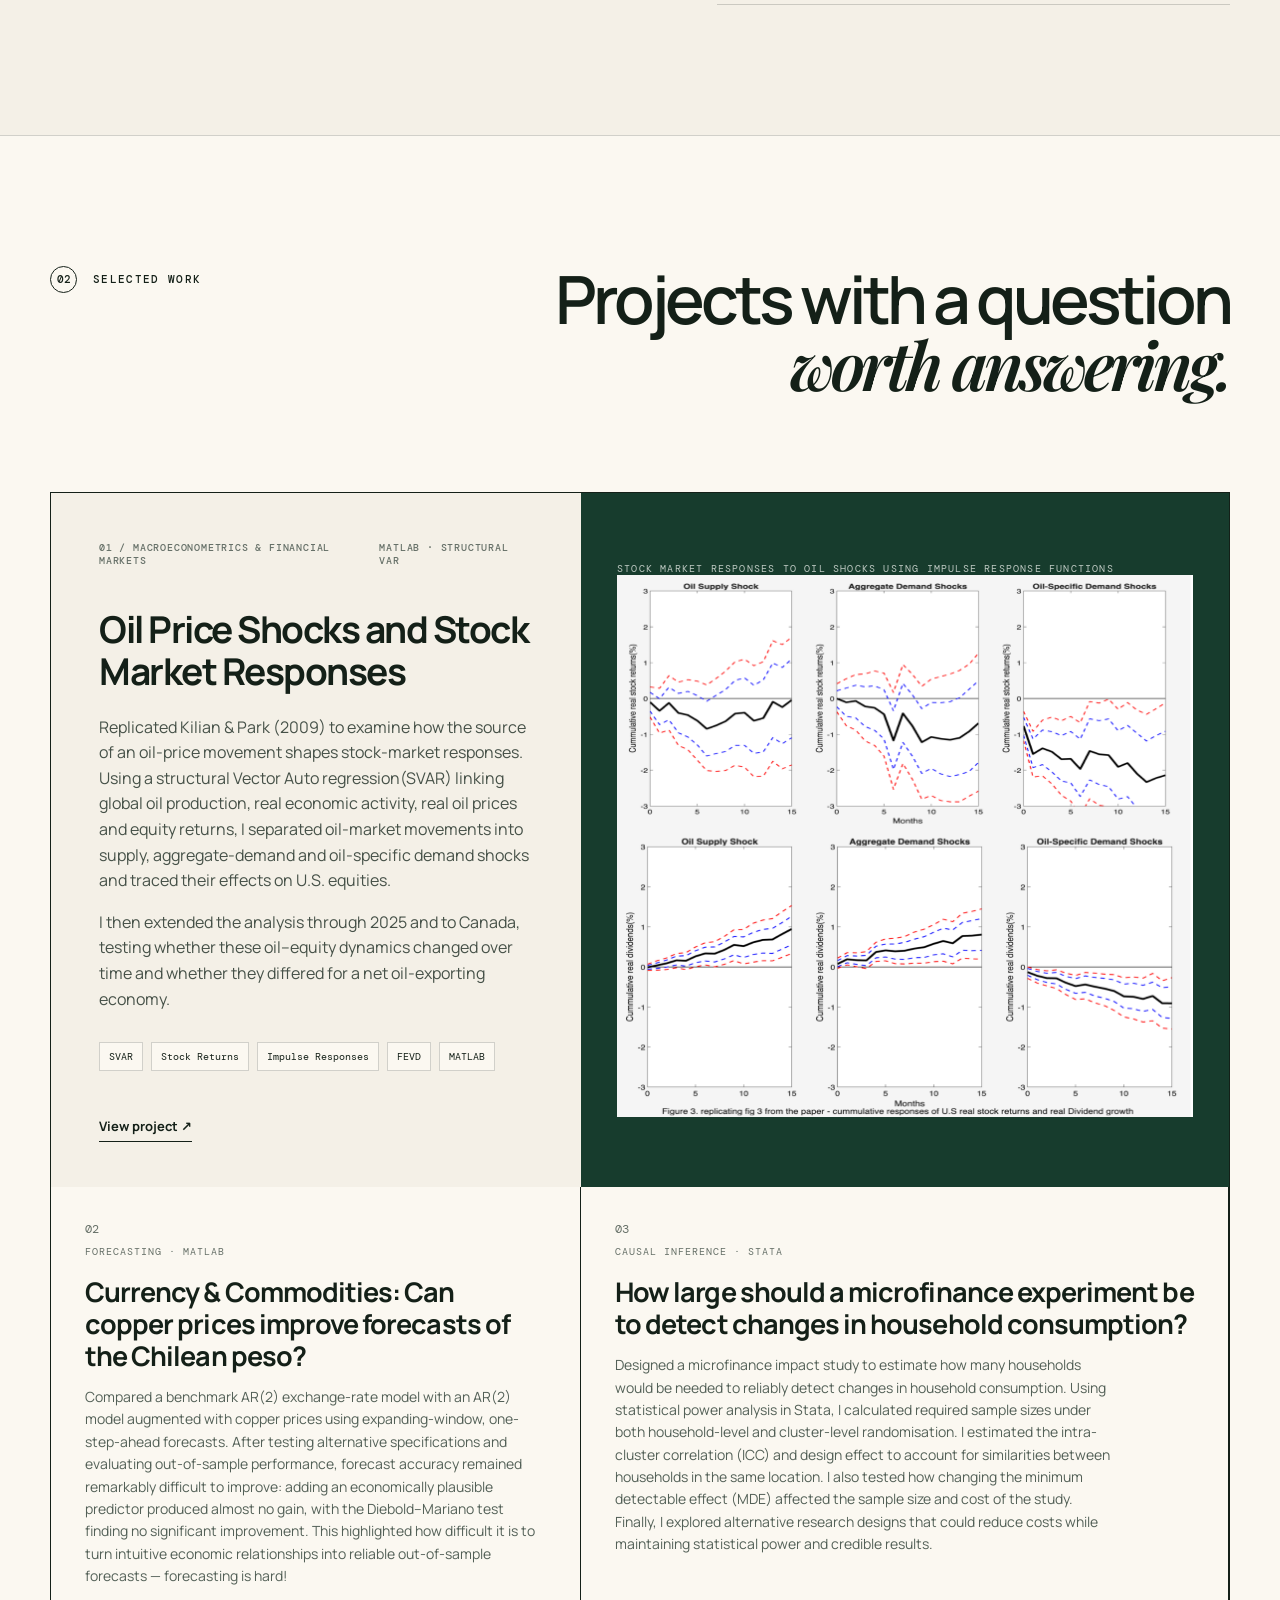
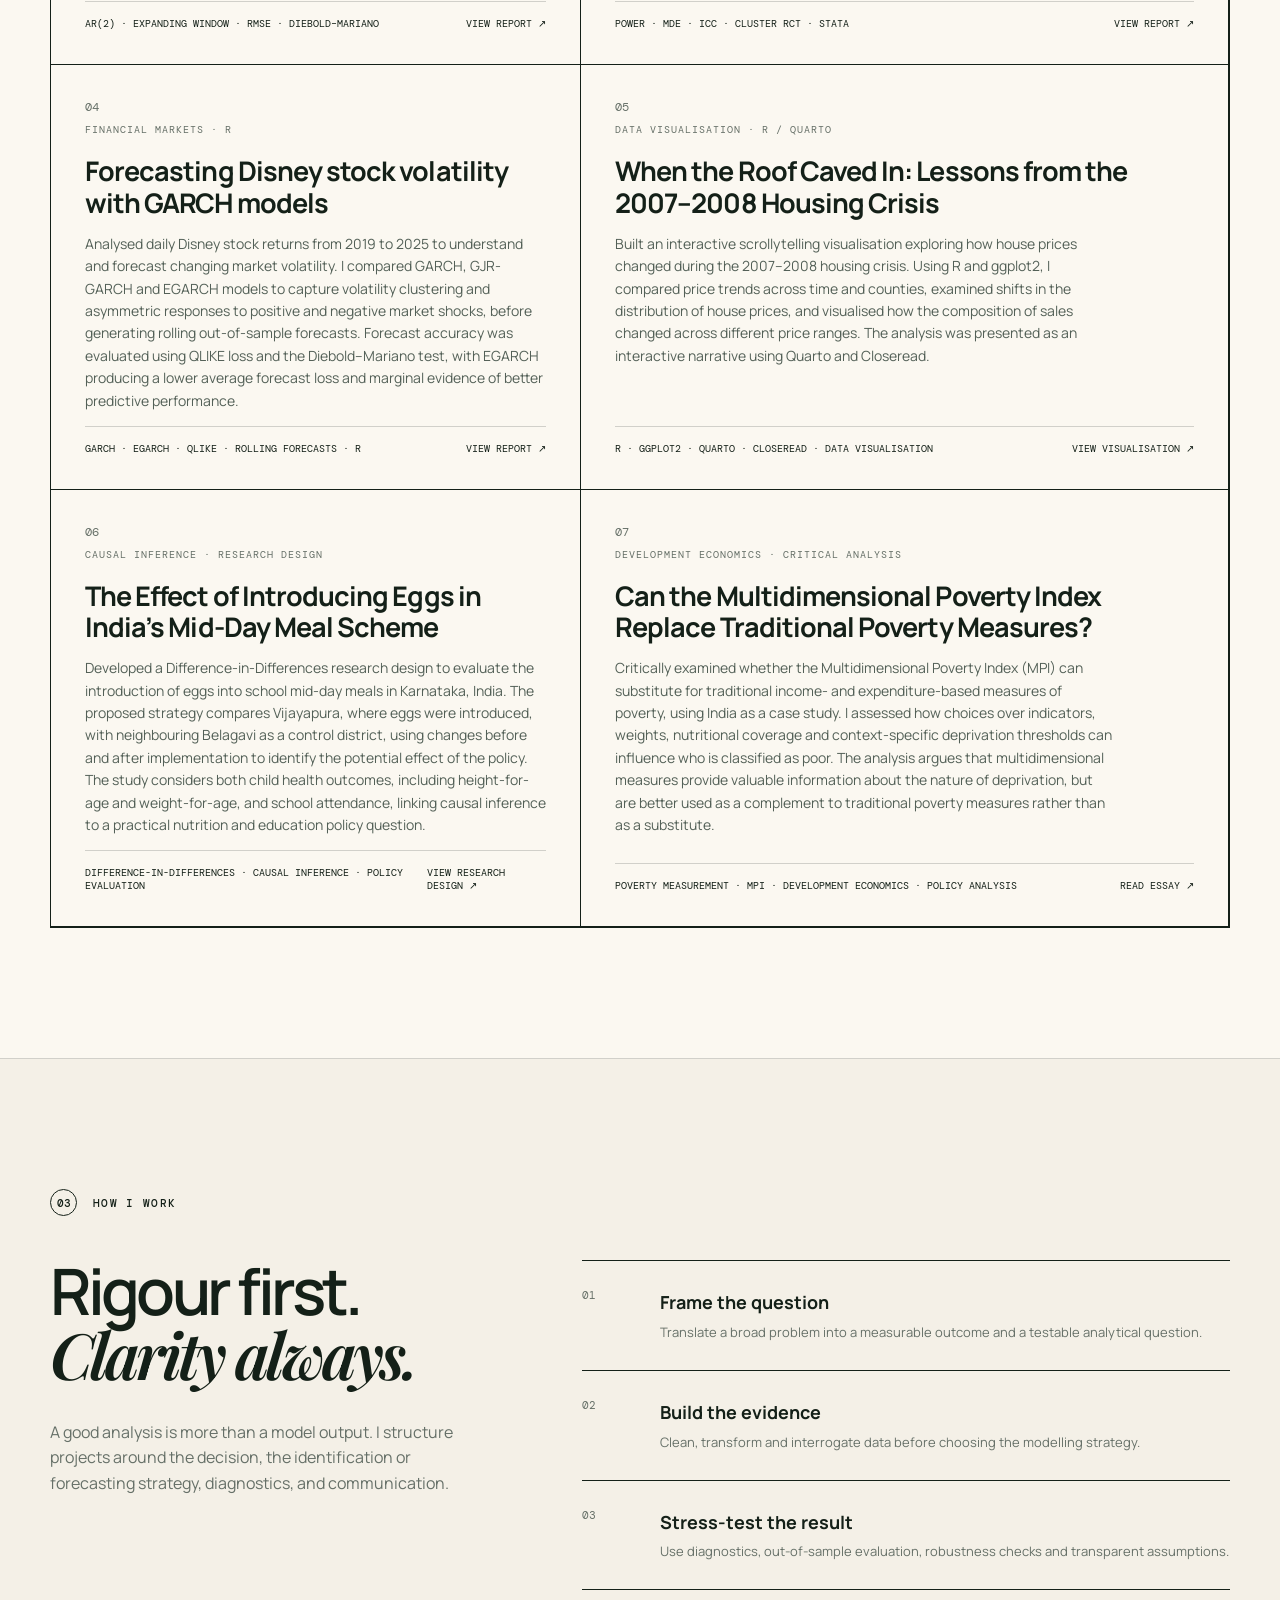
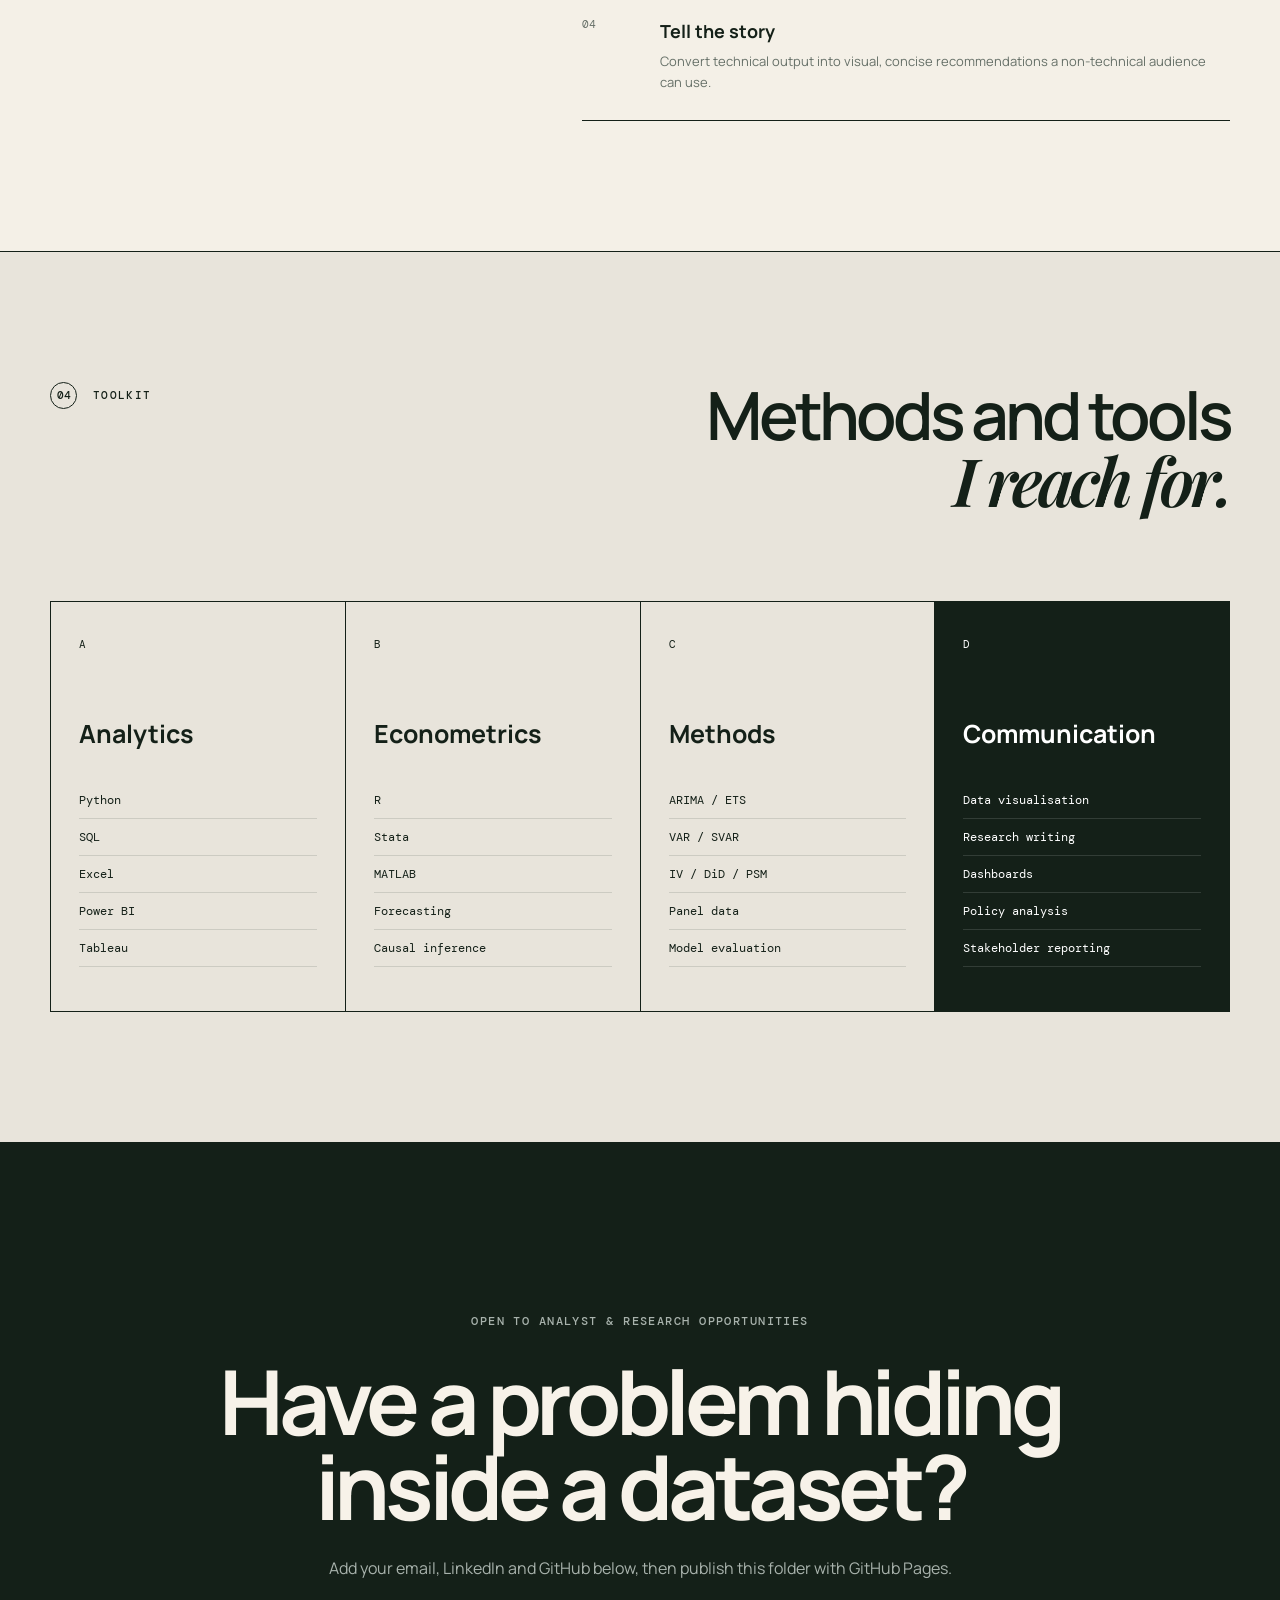
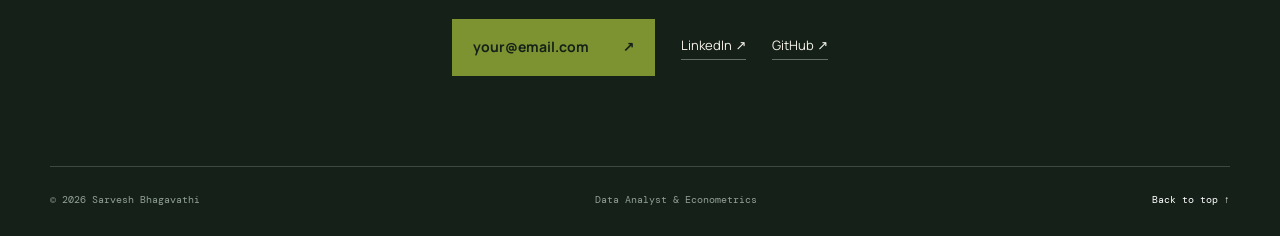
==== commit 90b09e79: "Fix housing visualisation link" ====
--- a/index.html
+++ b/index.html
@@ -291,7 +291,7 @@
     <span>R · ggplot2 · Quarto · Closeread · Data Visualisation</span>
 
     <a
-      href="projects/housing-crisis/Question_4_STUDENTNUMBER.html"
+      href="projects/Question_4_STUDENTNUMBER.html"
       target="_blank"
       rel="noopener noreferrer">
       View visualisation ↗
@@ -299,7 +299,76 @@
   </div>
 </article>
 
-
+<!-- PROJECT 06 -->
+<article class="project-card reveal">
+  <div class="project-card-index">06</div>
+
+  <div>
+    <span class="project-type">Causal Inference · Research Design</span>
+
+    <h3>
+      The Effect of Introducing Eggs in India’s Mid-Day Meal Scheme
+    </h3>
+
+    <p>
+      Developed a Difference-in-Differences research design to evaluate the
+      introduction of eggs into school mid-day meals in Karnataka, India.
+      The proposed strategy compares Vijayapura, where eggs were introduced,
+      with neighbouring Belagavi as a control district, using changes before
+      and after implementation to identify the potential effect of the policy.
+      The study considers both child health outcomes, including height-for-age
+      and weight-for-age, and school attendance, linking causal inference to
+      a practical nutrition and education policy question.
+    </p>
+  </div>
+
+  <div class="project-card-bottom">
+    <span>Difference-in-Differences · Causal Inference · Policy Evaluation</span>
+
+    <a
+      href="https://drive.google.com/file/d/1M9KfbgsLbFpS6sKazKDdFHAHOpQDk2EO/view?usp=sharing"
+      target="_blank"
+      rel="noopener noreferrer">
+      View research design ↗
+    </a>
+  </div>
+</article>
+
+
+<!-- PROJECT 07 -->
+<article class="project-card reveal delay-1">
+  <div class="project-card-index">07</div>
+
+  <div>
+    <span class="project-type">Development Economics · Critical Analysis</span>
+
+    <h3>
+      Can the Multidimensional Poverty Index Replace Traditional Poverty Measures?
+    </h3>
+
+    <p>
+      Critically examined whether the Multidimensional Poverty Index (MPI)
+      can substitute for traditional income- and expenditure-based measures
+      of poverty, using India as a case study. I assessed how choices over
+      indicators, weights, nutritional coverage and context-specific
+      deprivation thresholds can influence who is classified as poor.
+      The analysis argues that multidimensional measures provide valuable
+      information about the nature of deprivation, but are better used as
+      a complement to traditional poverty measures rather than as a substitute.
+    </p>
+  </div>
+
+  <div class="project-card-bottom">
+    <span>Poverty Measurement · MPI · Development Economics · Policy Analysis</span>
+
+    <a
+      href="https://drive.google.com/file/d/1EjmIhui2ZLbiqPhs_7e05KeeGcvTtDGm/view?usp=sharing"
+      target="_blank"
+      rel="noopener noreferrer">
+      Read essay ↗
+    </a>
+  </div>
+</article>
 
 
         </div>
--- a/styles.css
+++ b/styles.css
@@ -27,12 +27,12 @@
 .hero-visual{position:relative}.model-window{background:#15251d;color:#eef5e7;border-radius:4px;box-shadow:0 34px 80px rgba(20,32,24,.22);overflow:hidden;transform:rotate(1.5deg)}.window-top{height:52px;display:flex;align-items:center;justify-content:space-between;padding:0 18px;border-bottom:1px solid rgba(255,255,255,.12);font:11px var(--mono);color:#adb9b0}.window-dots{display:flex;gap:6px}.window-dots i{width:7px;height:7px;background:#76817a;border-radius:50%}.code-block{padding:26px 28px 18px;font:12px/2.05 var(--mono)}.line{display:flex;gap:19px}.line b{color:#607069;font-weight:400;user-select:none}.line i{font-style:normal;color:#d8ff49}.line strong{color:#ffb58e}.line.muted code{color:#738078}.mini-chart{border-top:1px solid rgba(255,255,255,.1);padding:18px 22px 4px}.chart-label{font:10px var(--mono);letter-spacing:.12em;color:#7f9087}.mini-chart svg{width:100%;height:auto}.gridline{fill:none;stroke:rgba(255,255,255,.08);stroke-width:1}.chart-area{fill:rgba(216,255,73,.08)}.chart-line{fill:none;stroke:var(--lime);stroke-width:3}.mini-chart circle{fill:var(--lime)}.model-footer{display:grid;grid-template-columns:1fr 1fr;border-top:1px solid rgba(255,255,255,.1)}.model-footer span{padding:16px 22px;font-size:11px}.model-footer span+span{border-left:1px solid rgba(255,255,255,.1)}.model-footer small{display:block;color:#7f9087;font:9px var(--mono);letter-spacing:.1em;margin-bottom:3px}.sticker{position:absolute;width:92px;height:92px;border-radius:50%;display:grid;place-items:center;text-align:center;font:500 10px/1.4 var(--mono);text-transform:uppercase;letter-spacing:.04em;box-shadow:0 12px 28px rgba(20,32,24,.16)}.sticker-a{background:var(--lime);color:var(--ink);right:-24px;top:-36px;transform:rotate(11deg)}.sticker-b{background:var(--orange);color:#fff;left:-25px;bottom:-28px;transform:rotate(-12deg)}
 .ticker{overflow:hidden;border-block:1px solid var(--ink);background:var(--lime);padding:13px 0}.ticker-track{width:max-content;display:flex;align-items:center;gap:28px;animation:ticker 34s linear infinite;font:500 12px var(--mono);letter-spacing:.08em}.ticker-track i{font-style:normal}@keyframes ticker{to{transform:translateX(-50%)}}
 .section{padding-block:130px}.section-kicker{display:flex;align-items:center;gap:16px;font:500 11px var(--mono);letter-spacing:.12em;text-transform:uppercase}.section-kicker span{display:grid;place-items:center;width:27px;height:27px;border:1px solid var(--ink);border-radius:50%;letter-spacing:0}.about-grid{display:grid;grid-template-columns:1.05fr .95fr;gap:100px;align-items:start}.about .section-title{font-size:clamp(45px,5.2vw,74px);margin-top:40px}.about-copy{padding-top:46px;font-size:18px;color:#354138}.about-copy>p:first-child{font-size:24px;line-height:1.48;color:var(--ink)}.facts{margin-top:42px;border-top:1px solid var(--line)}.facts div{display:grid;grid-template-columns:120px 1fr;gap:20px;padding:17px 0;border-bottom:1px solid var(--line);font-size:13px}.facts strong{color:var(--ink)}.facts span{color:var(--muted)}
-.work-section{background:var(--paper);border-block:1px solid var(--line)}.section-heading{display:flex;justify-content:space-between;align-items:flex-start;gap:40px}.section-heading .section-title{text-align:right;font-size:clamp(45px,5.2vw,76px);margin-top:0}.project{margin-top:62px;border:1px solid var(--ink);display:grid;grid-template-columns:.9fr 1.1fr;background:var(--cream);min-height:560px}.project-content{padding:48px}.project-topline{display:flex;justify-content:space-between;font:500 10px var(--mono);letter-spacing:.08em;text-transform:uppercase;color:var(--muted)}.project h3{font-size:37px;line-height:1.13;letter-spacing:-.04em;margin:42px 0 22px}.project-content>p{font-size:16px;color:#465148}.project-tags{display:flex;flex-wrap:wrap;gap:8px;margin:30px 0 42px}.project-tags span{font:10px var(--mono);border:1px solid var(--line);padding:7px 9px;background:var(--paper)}.project-link{font-size:13px;font-weight:700;border-bottom:1px solid var(--ink);padding-bottom:6px}.project-graphic{position:relative;min-height:100%;overflow:hidden;background:var(--green);color:white;padding:36px}.graphic-label{position:relative;z-index:2;font:10px var(--mono);letter-spacing:.12em;text-transform:uppercase;color:#bdc8c1}.chile-graphic svg{width:100%;margin-top:42px}.g-grid{fill:none;stroke:rgba(255,255,255,.09);stroke-width:1}.g-line-secondary{fill:none;stroke:rgba(216,255,73,.28);stroke-width:2;stroke-dasharray:6 6}.g-line{fill:none;stroke:var(--lime);stroke-width:4}.chile-graphic circle{fill:var(--orange)}.chile-graphic text{fill:#96a69c;font:10px var(--mono)}.metric-card{position:absolute;background:var(--paper);color:var(--ink);padding:16px 18px;box-shadow:0 14px 34px rgba(0,0,0,.16);width:158px}.metric-card small{font:9px var(--mono);letter-spacing:.08em;color:var(--muted)}.metric-card strong{display:block;font-size:25px;letter-spacing:-.04em;margin:4px 0 1px}.metric-card span{font-size:10px;color:var(--muted)}.metric-one{right:28px;bottom:28px;transform:rotate(2deg)}.metric-two{left:24px;bottom:54px;transform:rotate(-3deg);background:var(--lime)}.project-grid{display:grid;grid-template-columns:1fr 1fr;margin-top:34px;border-left:1px solid var(--ink);border-top:1px solid var(--ink)}.project-card{min-height:350px;padding:34px;display:flex;flex-direction:column;justify-content:flex-start;border-right:1px solid var(--ink);border-bottom:1px solid var(--ink);background:var(--paper);transition:.25s}.project-card:hover{transform:translateY(-4px);box-shadow:0 12px 0 var(--ink);z-index:1}.project-card-index{font:12px var(--mono);color:var(--muted)}.project-type{font:10px var(--mono);letter-spacing:.1em;text-transform:uppercase;color:var(--muted)}.project-card h3{font-size:27px;line-height:1.18;letter-spacing:-.035em;margin:14px 0}.project-card p{font-size:14px;color:#536057;max-width:500px}.project-card-bottom{display:flex;justify-content:space-between;border-top:1px solid var(--line);padding-top:15px;font:10px var(--mono);  margin-top: auto; text-transform:uppercase}.project-card-accent{background:var(--lime)}
+.work-section{background:var(--paper);border-block:1px solid var(--line)}.section-heading{display:flex;justify-content:space-between;align-items:flex-start;gap:40px}.section-heading .section-title{text-align:right;font-size:clamp(45px,5.2vw,76px);margin-top:0}.project{margin-top:62px;border:1px solid var(--ink);display:grid;grid-template-columns:.9fr 1.1fr;background:var(--cream);min-height:560px}.project-content{padding:48px}.project-topline{display:flex;justify-content:space-between;font:500 10px var(--mono);letter-spacing:.08em;text-transform:uppercase;color:var(--muted)}.project h3{font-size:37px;line-height:1.13;letter-spacing:-.04em;margin:42px 0 22px}.project-content>p{font-size:16px;color:#465148}.project-tags{display:flex;flex-wrap:wrap;gap:8px;margin:30px 0 42px}.project-tags span{font:10px var(--mono);border:1px solid var(--line);padding:7px 9px;background:var(--paper)}.project-link{font-size:13px;font-weight:700;border-bottom:1px solid var(--ink);padding-bottom:6px}.project-graphic{position:relative;min-height:100%;overflow:hidden;background:var(--green);display:flex;flex-direction:column; justify-content:center;color:white;padding:36px}.graphic-label{position:relative;z-index:2;font:10px var(--mono);letter-spacing:.12em;text-transform:uppercase;color:#bdc8c1}.chile-graphic svg{width:100%;margin-top:42px}.g-grid{fill:none;stroke:rgba(255,255,255,.09);stroke-width:1}.g-line-secondary{fill:none;stroke:rgba(216,255,73,.28);stroke-width:2;stroke-dasharray:6 6}.g-line{fill:none;stroke:var(--lime);stroke-width:4}.chile-graphic circle{fill:var(--orange)}.chile-graphic text{fill:#96a69c;font:10px var(--mono)}.metric-card{position:absolute;background:var(--paper);color:var(--ink);padding:16px 18px;box-shadow:0 14px 34px rgba(0,0,0,.16);width:158px}.metric-card small{font:9px var(--mono);letter-spacing:.08em;color:var(--muted)}.metric-card strong{display:block;font-size:25px;letter-spacing:-.04em;margin:4px 0 1px}.metric-card span{font-size:10px;color:var(--muted)}.metric-one{right:28px;bottom:28px;transform:rotate(2deg)}.metric-two{left:24px;bottom:54px;transform:rotate(-3deg);background:var(--lime)}.project-grid{display:grid;grid-template-columns:1fr 1fr;margin-top:34px;border-left:1px solid var(--ink);border-top:1px solid var(--ink)}.project-card{min-height:350px;padding:34px;display:flex;flex-direction:column;justify-content:flex-start;border-right:1px solid var(--ink);border-bottom:1px solid var(--ink);background:var(--paper);transition:.25s}.project-card:hover{transform:translateY(-4px);box-shadow:0 12px 0 var(--ink);z-index:1}.project-card-index{font:12px var(--mono);color:var(--muted)}.project-type{font:10px var(--mono);letter-spacing:.1em;text-transform:uppercase;color:var(--muted)}.project-card h3{font-size:27px;line-height:1.18;letter-spacing:-.035em;margin:14px 0}.project-card p{font-size:14px;color:#536057;max-width:500px}.project-card-bottom{display:flex;justify-content:space-between;border-top:1px solid var(--line);padding-top:15px;font:10px var(--mono);  margin-top: auto; text-transform:uppercase}.project-card-accent{background:var(--lime)}
 .project-note{background:var(--cream)}.method-grid{display:grid;grid-template-columns:.8fr 1.2fr;gap:100px;margin-top:44px}.method-intro .section-title{font-size:clamp(44px,5vw,72px);margin-top:0}.method-intro>p{max-width:460px;color:var(--muted)}.method-list{padding:0;margin:0;list-style:none;border-top:1px solid var(--ink)}.method-list li{display:grid;grid-template-columns:58px 1fr;gap:20px;padding:27px 0;border-bottom:1px solid var(--ink)}.method-list li>span{font:11px var(--mono);color:var(--muted)}.method-list strong{font-size:18px}.method-list p{font-size:13px;color:var(--muted);margin:5px 0 0;max-width:600px}
 .skills-section{background:#e8e4db;border-top:1px solid var(--ink)}.skills-board{display:grid;grid-template-columns:repeat(4,1fr);border-left:1px solid var(--ink);border-top:1px solid var(--ink);margin-top:55px}.skill-column{min-height:410px;padding:28px;border-right:1px solid var(--ink);border-bottom:1px solid var(--ink)}.skill-number{font:11px var(--mono)}.skill-column h3{font-size:25px;margin:58px 0 28px}.skill-column p{font:12px var(--mono);padding:10px 0;border-bottom:1px solid rgba(20,32,24,.13);margin:0}.skill-column-dark{background:var(--ink);color:#fff}.skill-column-dark p{border-color:rgba(255,255,255,.13)}
 .contact{padding:100px 0 30px;background:var(--ink);color:#f7f2e9}.contact-inner{text-align:center;padding-block:60px 90px}.contact .eyebrow{justify-content:center;color:#a8b2ac}.contact h2{font-size:clamp(50px,7vw,92px);line-height:.95;letter-spacing:-.06em;margin:28px 0}.contact-inner>p:not(.eyebrow){color:#a8b2ac}.contact-actions{display:flex;justify-content:center;align-items:center;gap:26px;margin-top:38px}.button-light{background:var(--lime);color:var(--ink);border-color:var(--lime)}.contact-link{font-size:13px;border-bottom:1px solid rgba(255,255,255,.35);padding-bottom:4px}.footer{border-top:1px solid rgba(255,255,255,.18);padding-top:26px;display:flex;justify-content:space-between;font:10px var(--mono);color:#93a098}.footer a{color:white}
 .reveal{opacity:0;transform:translateY(24px);transition:opacity .7s ease,transform .7s cubic-bezier(.2,.8,.2,1)}.reveal.visible{opacity:1;transform:none}.delay-1{transition-delay:.12s}
-@media (max-width:900px){.nav{display:none}.menu-button{display:block}.nav.open{display:flex;position:absolute;top:70px;right:0;background:var(--paper);border:1px solid var(--ink);padding:22px;flex-direction:column;gap:14px}.hero{grid-template-columns:1fr;min-height:auto;padding-block:70px 95px}.hero-visual{width:min(620px,95%);margin:0 auto}.about-grid,.method-grid{grid-template-columns:1fr;gap:30px}.about-copy{padding-top:0}.section-heading{display:block}.section-heading .section-title{text-align:left;margin-top:34px}.project{grid-template-columns:1fr}.project-graphic{min-height:500px}.skills-board{grid-template-columns:1fr 1fr}}
+@media (max-width:900px){.nav{display:none}.menu-button{display:block}.nav.open{display:flex;position:absolute;top:70px;right:0;background:var(--paper);border:1px solid var(--ink);padding:22px;flex-direction:column;gap:14px}.hero{grid-template-columns:1fr;min-height:auto;padding-block:70px 95px}.hero-visual{width:min(620px,95%);margin:0 auto}.about-grid,.method-grid{grid-template-columns:1fr;gap:30px}.about-copy{padding-top:0}.section-heading{display:block}.section-heading .section-title{text-align:left;margin-top:34px}.project{grid-template-columns:1fr}.project-graphic{min-height:500px}.skills-board{grid-template-columns:1fr 1fr}display: flex;flex-direction: column;justify-content: center;  align-self: stretch;}
 @media (max-width:620px){.shell,.site-header{width:min(100% - 28px,1180px)}.brand-name{display:none}.hero{padding-top:55px;gap:58px}.hero h1,.section-title{letter-spacing:-.05em}.hero-actions{align-items:flex-start;flex-direction:column;gap:18px}.sticker{width:74px;height:74px;font-size:8px}.sticker-a{right:-9px}.sticker-b{left:-8px}.section{padding-block:90px}.project-grid{grid-template-columns:1fr}.project-content{padding:30px 24px}.project h3{font-size:30px}.project-topline{gap:20px}.project-graphic{min-height:430px;padding:24px}.metric-card{width:135px;padding:12px}.metric-card strong{font-size:21px}.skills-board{grid-template-columns:1fr}.skill-column{min-height:auto}.contact-actions{flex-direction:column}.footer{gap:16px;flex-wrap:wrap}.eq-5,.eq-6{display:none}}
 @media (prefers-reduced-motion:reduce){html{scroll-behavior:auto}.ticker-track{animation:none}.reveal{opacity:1;transform:none;transition:none}.eq{transition:none}}
 .project-graph {
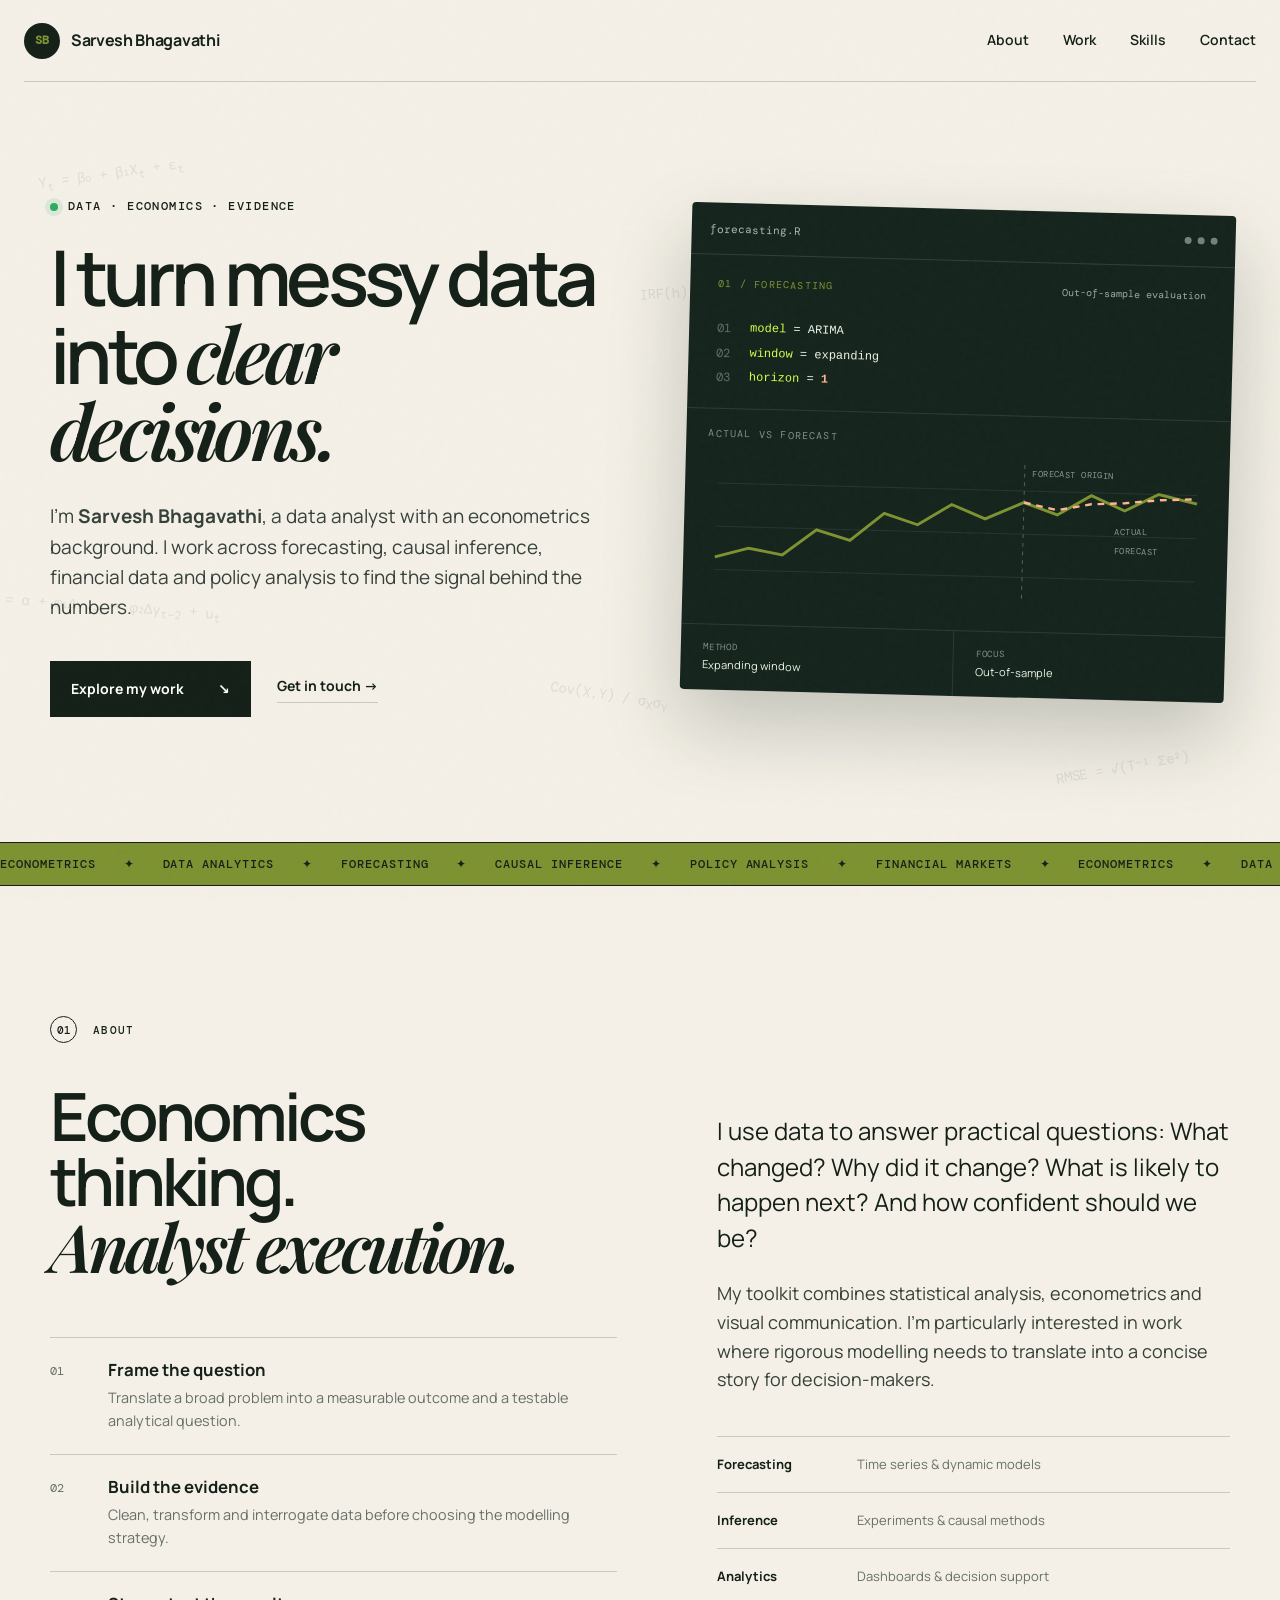
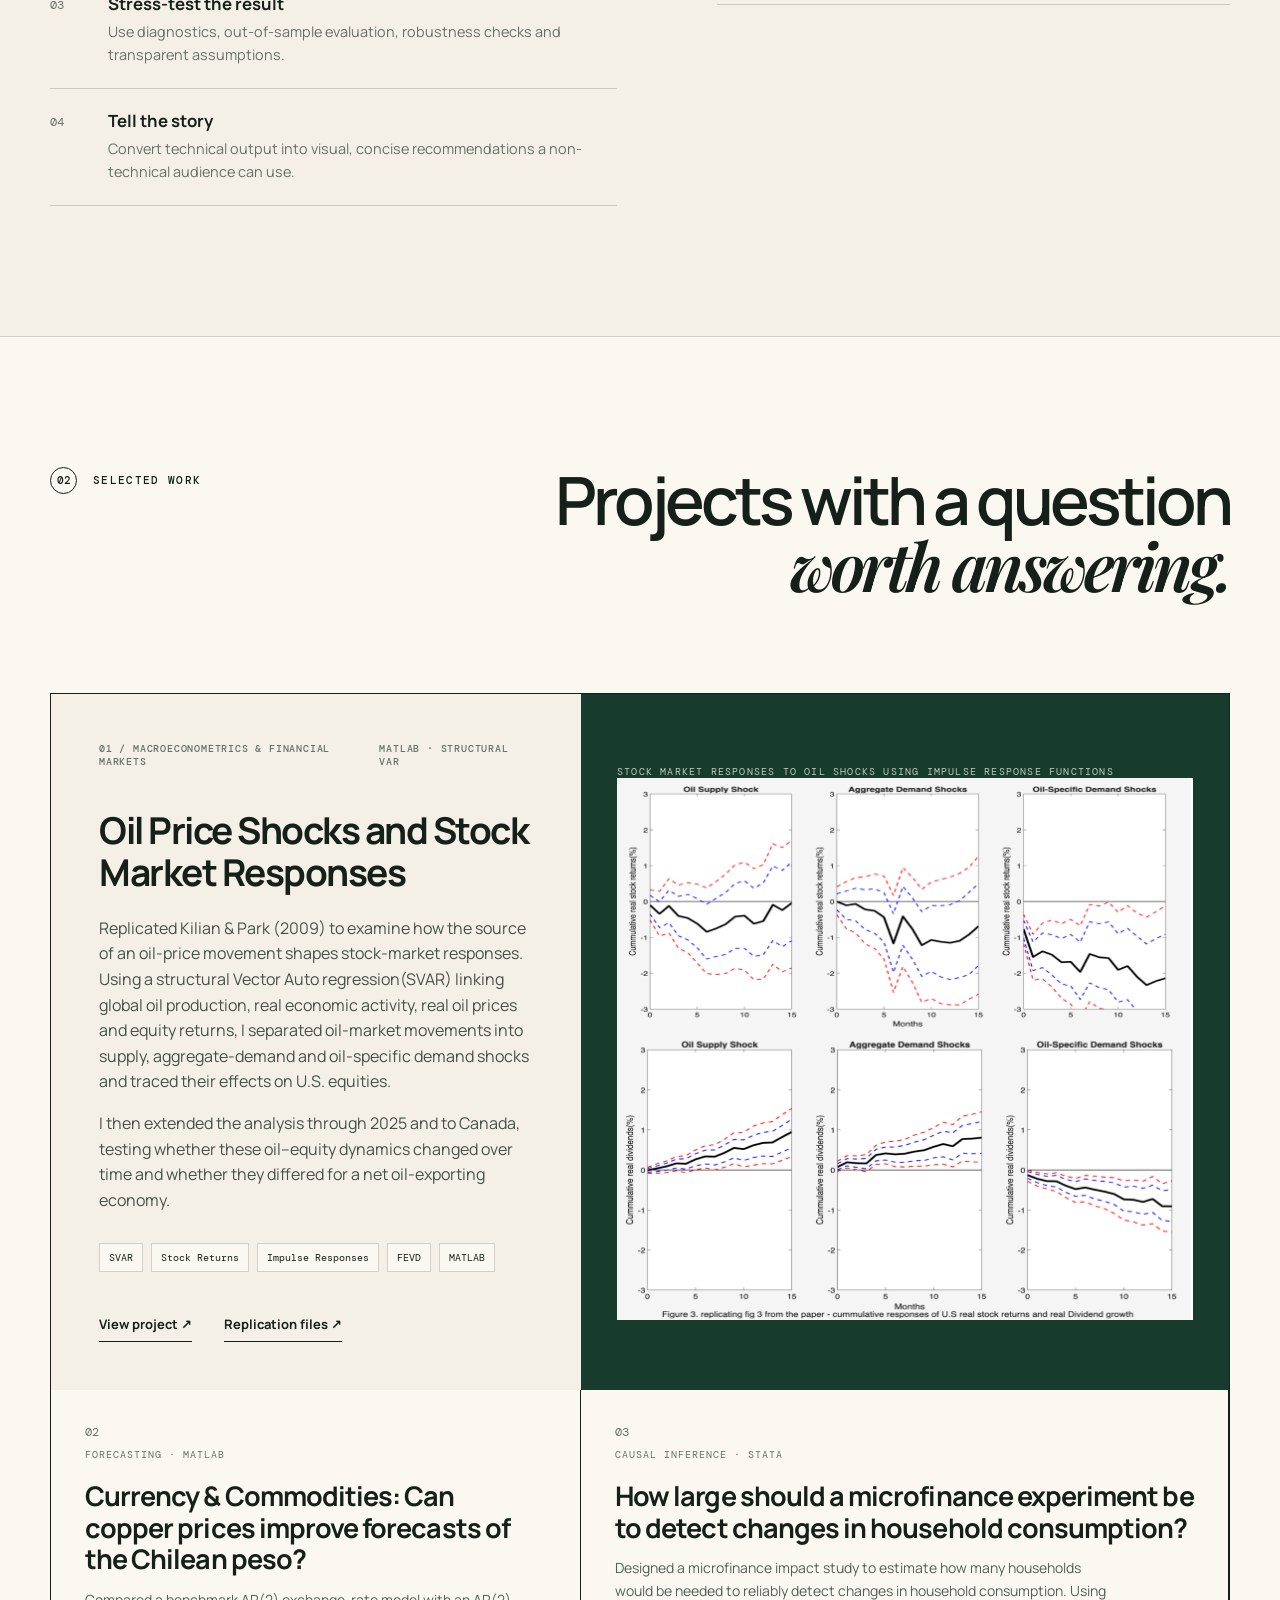
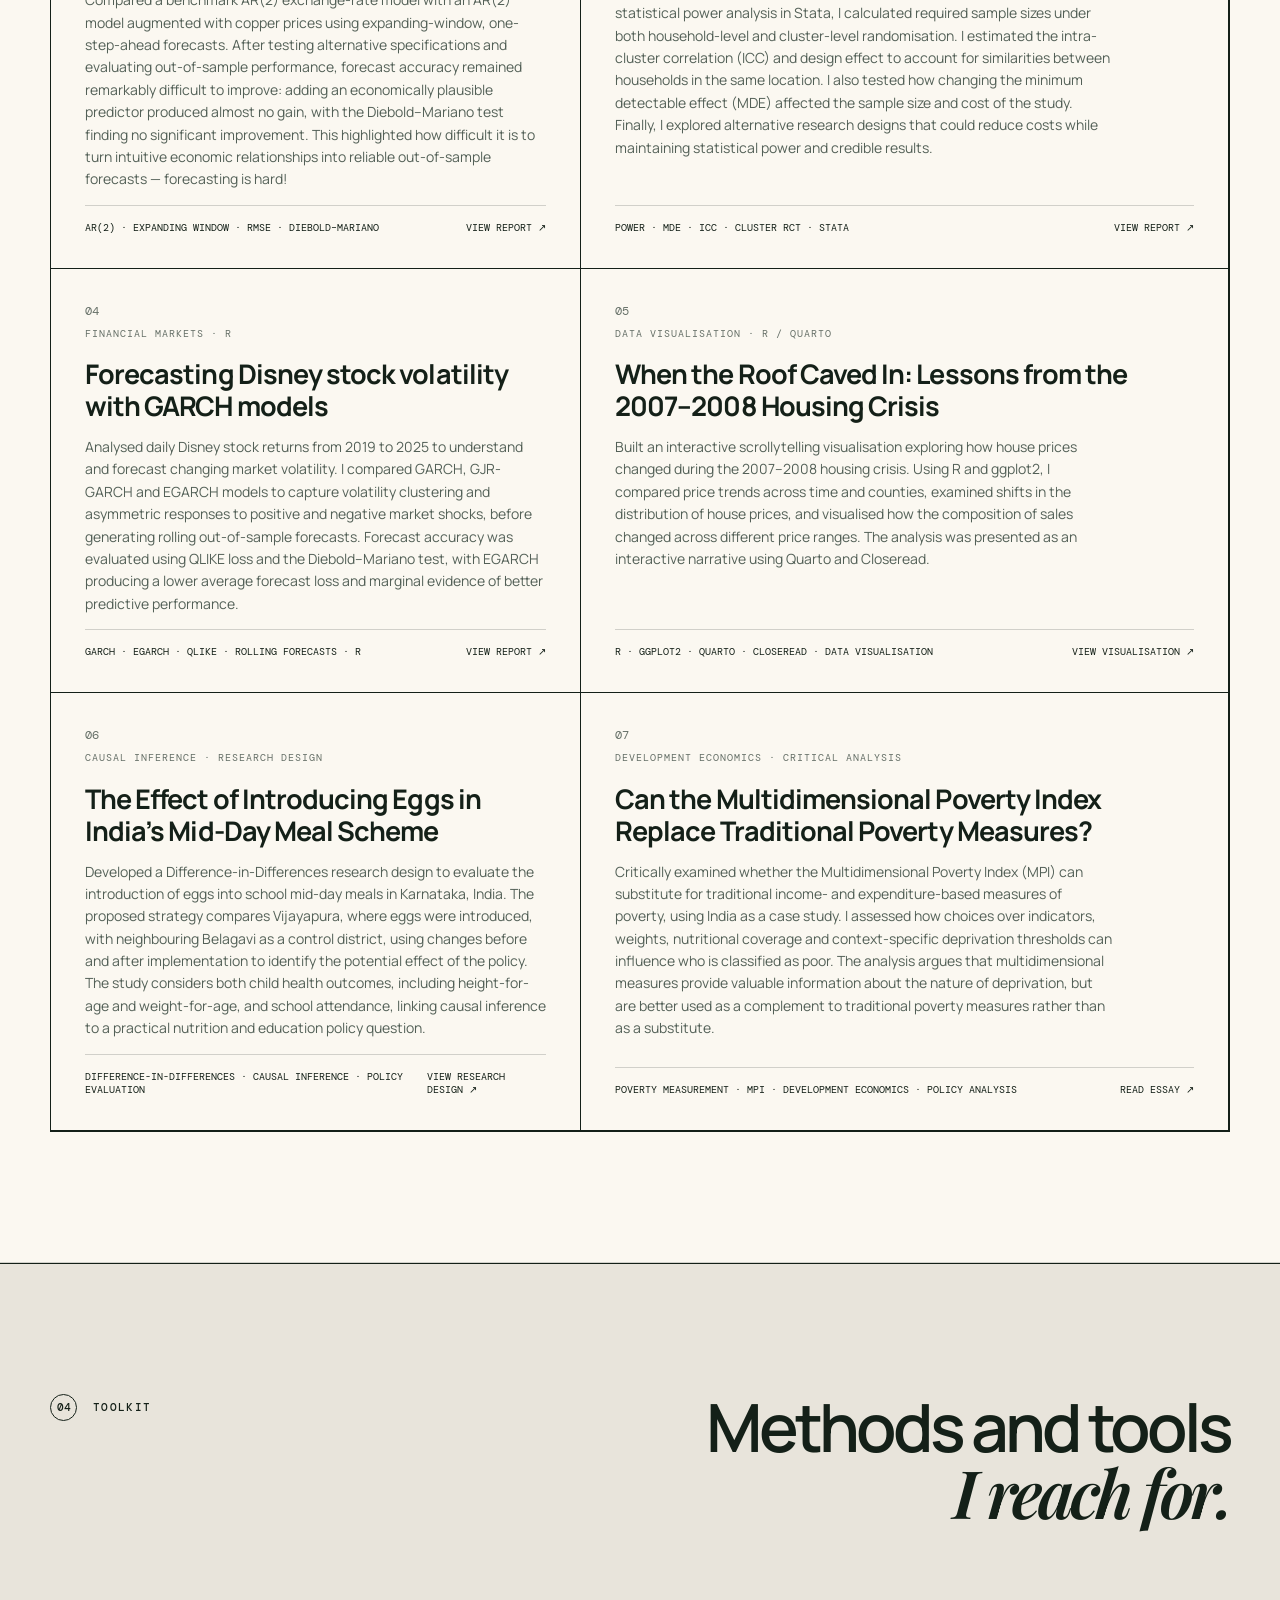
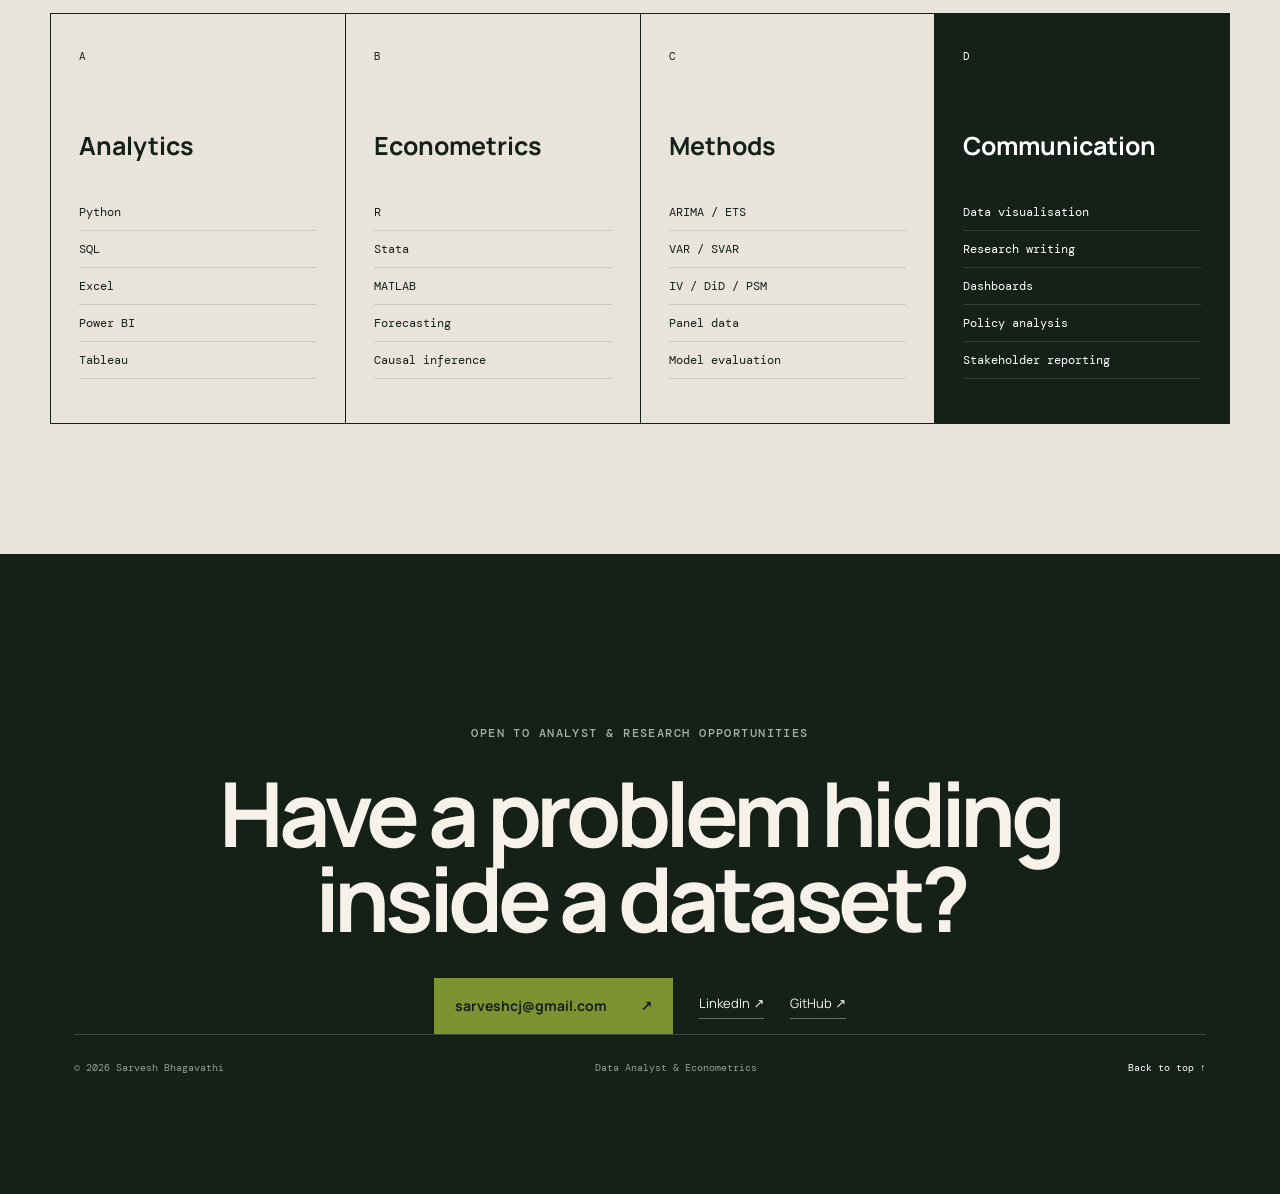
==== commit 67dd0348: "Update portfolio visuals and project links" ====
--- a/index.html
+++ b/index.html
@@ -48,35 +48,331 @@
         </div>
       </div>
 
-      <div class="hero-visual reveal delay-1" aria-label="Decorative econometrics model visualisation">
-        <div class="model-window">
-          <div class="window-top">
-            <span>forecast_model.m</span>
-            <div class="window-dots"><i></i><i></i><i></i></div>
-          </div>
-          <div class="code-block" aria-hidden="true">
-            <span class="line"><b>01</b><code><i>model</i> = ARIMA(2,0,0)</code></span>
-            <span class="line"><b>02</b><code><i>window</i> = expanding</code></span>
-            <span class="line"><b>03</b><code>forecast(h = <strong>1</strong>)</code></span>
-            <span class="line muted"><b>04</b><code>// evaluate OOS errors</code></span>
-            <span class="line"><b>05</b><code>DM_test(e₁, e₂)</code></span>
-          </div>
-          <div class="mini-chart">
-            <div class="chart-label">FORECAST ERROR</div>
-            <svg viewBox="0 0 520 170" role="img" aria-label="Decorative forecast error line chart">
-              <path class="gridline" d="M10 42H510 M10 85H510 M10 128H510" />
-              <path class="chart-area" d="M10 120 C45 110,65 118,96 90 S145 58,175 72 S230 110,260 84 S315 48,350 72 S410 110,510 62 L510 160 L10 160 Z" />
-              <path class="chart-line" d="M10 120 C45 110,65 118,96 90 S145 58,175 72 S230 110,260 84 S315 48,350 72 S410 110,510 62" />
-              <circle cx="510" cy="62" r="5" />
-            </svg>
-          </div>
-          <div class="model-footer">
-            <span><small>METHOD</small> Expanding window</span>
-            <span><small>FOCUS</small> Out-of-sample</span>
-          </div>
-        </div>
-        <span class="sticker sticker-a">causal<br>inference</span>
-        <span class="sticker sticker-b">R · Stata<br>MATLAB</span>
+
+
+
+     <div class="model-window">
+
+  <div class="window-top">
+    <span class="terminal-file">forecasting.R</span>
+    <div class="window-dots"><i></i><i></i><i></i></div>
+  </div>
+
+
+  <!-- SCREEN 1: FORECASTING -->
+  <div class="terminal-screen active" data-file="forecasting.R">
+
+    <div class="terminal-heading">
+      <span>01 / FORECASTING</span>
+      <strong>Out-of-sample evaluation</strong>
+    </div>
+
+    <div class="code-block" aria-hidden="true">
+      <span class="line"><b>01</b><code><i>model</i> = ARIMA</code></span>
+      <span class="line"><b>02</b><code><i>window</i> = expanding</code></span>
+      <span class="line"><b>03</b><code><i>horizon</i> = <strong>1</strong></code></span>
+    </div>
+
+    <div class="mini-chart">
+      <div class="chart-label">ACTUAL VS FORECAST</div>
+
+      <svg viewBox="0 0 520 180"
+           role="img"
+           aria-label="Illustrative actual and forecast time series">
+
+        <path class="gridline"
+              d="M10 45H510 M10 90H510 M10 135H510" />
+
+        <!-- forecast origin -->
+        <line class="forecast-origin"
+              x1="330" y1="18"
+              x2="330" y2="160" />
+
+        <text class="svg-label"
+              x="338" y="30">
+          FORECAST ORIGIN
+        </text>
+
+        <!-- actual -->
+        <path class="actual-line"
+              d="M10 122
+                 L45 112
+                 L80 118
+                 L115 91
+                 L150 101
+                 L185 72
+                 L220 83
+                 L255 61
+                 L290 75
+                 L330 57
+                 L365 69
+                 L400 48
+                 L435 63
+                 L470 45
+                 L510 54" />
+
+        <!-- forecast -->
+        <path class="forecast-line"
+              d="M330 57
+                 L365 64
+                 L400 57
+                 L435 55
+                 L470 51
+                 L510 49" />
+
+        <text class="svg-label"
+              x="425" y="88">
+          ACTUAL
+        </text>
+
+        <text class="svg-label"
+              x="425" y="108">
+          FORECAST
+        </text>
+
+      </svg>
+    </div>
+
+    <div class="model-footer">
+      <span><small>METHOD</small> Expanding window</span>
+      <span><small>FOCUS</small> Out-of-sample</span>
+    </div>
+
+  </div>
+
+
+  <!-- SCREEN 2: CAUSAL INFERENCE -->
+<div class="terminal-screen" data-file="causal_inference.do">
+
+  <div class="terminal-heading">
+    <span>02 / CAUSAL INFERENCE</span>
+    <strong>Difference-in-Differences</strong>
+  </div>
+
+  <div class="code-block" aria-hidden="true">
+    <span class="line"><b>01</b><code><i>group</i> = treatment / control</code></span>
+    <span class="line"><b>02</b><code><i>period</i> = pre / post</code></span>
+    <span class="line"><b>03</b><code><i>effect</i> = ΔT − ΔC</code></span>
+  </div>
+
+  <div class="mini-chart">
+    <div class="chart-label">DIFFERENCE-IN-DIFFERENCES</div>
+
+    <svg viewBox="0 0 520 180"
+         role="img"
+         aria-label="Illustrative difference-in-differences design">
+
+      <!-- horizontal grid -->
+      <path class="gridline"
+            d="M10 45H510 M10 90H510 M10 135H510" />
+
+      <!-- intervention -->
+      <line class="treatment-marker"
+            x1="280" y1="16"
+            x2="280" y2="160" />
+
+      <text class="svg-label"
+            x="289" y="27">
+        INTERVENTION
+      </text>
+
+      <!-- CONTROL:
+           different level from treatment,
+           but similar pre-treatment trend -->
+      <path class="control-line"
+            d="M35 126
+               L95 117
+               L155 106
+               L215 99
+               L275 88
+               L335 80
+               L395 69
+               L455 62
+               L500 54" />
+
+      <!-- TREATMENT:
+           higher level pre-treatment,
+           approximately parallel movement,
+           then separates immediately after intervention -->
+      <path class="treatment-line"
+            d="M35 103
+               L95 94
+               L155 83
+               L215 76
+               L275 65
+               L335 44
+               L395 31
+               L455 20
+               L500 14" />
+
+      <!-- COUNTERFACTUAL:
+           where treatment would approximately continue
+           under the parallel-trends assumption -->
+      <path class="counterfactual-line"
+            d="M275 65
+               L335 57
+               L395 46
+               L455 39
+               L500 31" />
+
+      <text class="svg-label"
+            x="405" y="18">
+        TREATMENT
+      </text>
+
+      <text class="svg-label"
+            x="424" y="72">
+        CONTROL
+      </text>
+
+      <text class="svg-label counterfactual-label"
+            x="330" y="58">
+        COUNTERFACTUAL
+      </text>
+
+      <!-- PRE / POST labels -->
+      <text class="svg-period-label"
+            x="130" y="157">
+        PRE
+      </text>
+
+      <text class="svg-period-label"
+            x="380" y="157">
+        POST
+      </text>
+
+    </svg>
+  </div>
+
+  <div class="model-footer">
+    <span><small>DESIGN</small> Treatment vs control</span>
+    <span><small>ASSUMPTION</small> Parallel trends</span>
+  </div>
+
+</div>
+
+
+ <!-- SCREEN 3: FINANCIAL MARKETS -->
+<div class="terminal-screen" data-file="volatility.R">
+
+  <div class="terminal-heading">
+    <span>03 / FINANCIAL MARKETS</span>
+    <strong>Volatility modelling</strong>
+  </div>
+
+  <div class="code-block" aria-hidden="true">
+    <span class="line"><b>01</b><code><i>rₜ</i> = Δ log(Pₜ)</code></span>
+    <span class="line"><b>02</b><code><i>model</i> = GARCH(1,1)</code></span>
+    <span class="line"><b>03</b><code><i>σ²ₜ</i> = ω + αε²ₜ₋₁ + βσ²ₜ₋₁</code></span>
+  </div>
+
+  <div class="mini-chart">
+    <div class="chart-label">RETURN VOLATILITY</div>
+
+    <svg viewBox="0 0 520 180"
+         role="img"
+         aria-label="Illustrative financial return series showing volatility clustering">
+
+      <!-- horizontal grid -->
+      <path class="gridline"
+            d="M10 45H510 M10 90H510 M10 135H510" />
+
+      <!-- zero return -->
+      <line class="zero-line"
+            x1="10" y1="90"
+            x2="510" y2="90" />
+
+      <text class="svg-label"
+            x="15" y="84">
+        0
+      </text>
+
+      <!-- irregular return series:
+           quiet -> volatile -> quiet -->
+      <path class="returns-line"
+            d="
+            M10 88
+            L25 84
+            L40 92
+            L55 87
+            L70 95
+            L85 89
+            L100 86
+            L115 93
+            L130 90
+            L145 96
+            L160 85
+            L175 91
+            L190 87
+            L205 94
+
+            L220 76
+            L235 103
+            L250 61
+            L265 119
+            L280 47
+            L295 107
+            L310 68
+            L325 128
+            L340 39
+            L355 82
+            L370 56
+            L385 111
+            L400 73
+
+            L415 96
+            L430 84
+            L445 91
+            L460 87
+            L475 94
+            L490 89
+            L505 92
+            " />
+
+      <!-- volatility cluster annotation -->
+      <line class="cluster-bracket"
+            x1="220" y1="22"
+            x2="400" y2="22" />
+
+      <line class="cluster-bracket"
+            x1="220" y1="22"
+            x2="220" y2="30" />
+
+      <line class="cluster-bracket"
+            x1="400" y1="22"
+            x2="400" y2="30" />
+
+      <text class="svg-label"
+            x="263" y="16">
+        HIGH VOLATILITY
+      </text>
+
+      <text class="svg-period-label"
+            x="75" y="155">
+        QUIET
+      </text>
+
+      <text class="svg-period-label"
+            x="275" y="155">
+        VOLATILE
+      </text>
+
+      <text class="svg-period-label"
+            x="445" y="155">
+        QUIET
+      </text>
+
+    </svg>
+  </div>
+
+  <div class="model-footer">
+    <span><small>MODEL</small> GARCH(1,1)</span>
+    <span><small>FEATURE</small> Volatility clustering</span>
+  </div>
+
+</div>
+
+       
       </div>
     </section>
 
@@ -87,21 +383,103 @@
       </div>
     </section>
 
-    <section class="section shell about" id="about">
-      <div class="section-kicker reveal"><span>01</span> About</div>
-      <div class="about-grid">
-        <h2 class="section-title reveal">Economics thinking.<br><em>Analyst execution.</em></h2>
-        <div class="about-copy reveal delay-1">
-          <p>I use data to answer practical questions: What changed? Why did it change? What is likely to happen next? And how confident should we be?</p>
-          <p>My toolkit combines statistical analysis, econometrics and visual communication. I’m particularly interested in work where rigorous modelling needs to translate into a concise story for decision-makers.</p>
-          <div class="facts">
-            <div><strong>Forecasting</strong><span>Time series & dynamic models</span></div>
-            <div><strong>Inference</strong><span>Experiments & causal methods</span></div>
-            <div><strong>Analytics</strong><span>Dashboards & decision support</span></div>
+   <section class="section shell about" id="about">
+  <div class="section-kicker reveal"><span>01</span> About</div>
+
+  <div class="about-grid">
+
+    <!-- LEFT SIDE -->
+    <div class="about-left reveal">
+      <h2 class="section-title">
+        Economics thinking.<br>
+        <em>Analyst execution.</em>
+      </h2>
+
+      <ol class="about-method-list">
+
+        <li>
+          <span>01</span>
+          <div>
+            <strong>Frame the question</strong>
+            <p>
+              Translate a broad problem into a measurable outcome and a
+              testable analytical question.
+            </p>
           </div>
+        </li>
+
+        <li>
+          <span>02</span>
+          <div>
+            <strong>Build the evidence</strong>
+            <p>
+              Clean, transform and interrogate data before choosing the
+              modelling strategy.
+            </p>
+          </div>
+        </li>
+
+        <li>
+          <span>03</span>
+          <div>
+            <strong>Stress-test the result</strong>
+            <p>
+              Use diagnostics, out-of-sample evaluation, robustness checks
+              and transparent assumptions.
+            </p>
+          </div>
+        </li>
+
+        <li>
+          <span>04</span>
+          <div>
+            <strong>Tell the story</strong>
+            <p>
+              Convert technical output into visual, concise recommendations
+              a non-technical audience can use.
+            </p>
+          </div>
+        </li>
+
+      </ol>
+    </div>
+
+
+    <!-- RIGHT SIDE -->
+    <div class="about-copy reveal delay-1">
+
+      <p>
+        I use data to answer practical questions: What changed? Why did it
+        change? What is likely to happen next? And how confident should we be?
+      </p>
+
+      <p>
+        My toolkit combines statistical analysis, econometrics and visual
+        communication. I’m particularly interested in work where rigorous
+        modelling needs to translate into a concise story for decision-makers.
+      </p>
+
+      <div class="facts">
+        <div>
+          <strong>Forecasting</strong>
+          <span>Time series &amp; dynamic models</span>
+        </div>
+
+        <div>
+          <strong>Inference</strong>
+          <span>Experiments &amp; causal methods</span>
+        </div>
+
+        <div>
+          <strong>Analytics</strong>
+          <span>Dashboards &amp; decision support</span>
         </div>
       </div>
-    </section>
+
+    </div>
+
+  </div>
+</section>
 
     <section class="section work-section" id="work">
       <div class="shell">
@@ -143,11 +521,23 @@
       <span>FEVD</span>
       <span>MATLAB</span>
     </div>
-
-    <a class="project-link" href="https://drive.google.com/file/d/1F3PJIjns4B5zvnW9_JA9KgN98ZnjPs3U/view?usp=drive_link">
-      View project <span>↗</span>
-    </a>
-
+<div class="project-links">
+
+  <a class="project-link"
+     href="https://drive.google.com/file/d/1F3PJIjns4B5zvnW9_JA9KgN98ZnjPs3U/view?usp=drive_link"
+     target="_blank"
+     rel="noopener noreferrer">
+    View project <span>↗</span>
+  </a>
+
+  <a class="project-link"
+     href="https://github.com/sarvesh-cj/A-Replication-of-Kilian-Park-2009-with-Extensions-to-Canada"
+     target="_blank"
+     rel="noopener noreferrer">
+    Replication files <span>↗</span>
+  </a>
+
+</div>
   </div>
 
 
@@ -192,7 +582,7 @@
     <span>AR(2) · Expanding Window · RMSE · Diebold–Mariano</span>
 
     <a
-      href="PASTE-CURRENCY-PROJECT-DRIVE-LINK-HERE"
+      href="https://github.com/sarvesh-cj/Exchange-rate-and-commodity-prices"
       target="_blank"
       rel="noopener noreferrer">
       View report ↗
@@ -375,21 +765,7 @@
       </div>
     </section>
 
-    <section class="section shell project-note" id="project-note">
-      <div class="section-kicker reveal"><span>03</span> How I work</div>
-      <div class="method-grid">
-        <div class="method-intro reveal">
-          <h2 class="section-title">Rigour first.<br><em>Clarity always.</em></h2>
-          <p>A good analysis is more than a model output. I structure projects around the decision, the identification or forecasting strategy, diagnostics, and communication.</p>
-        </div>
-        <ol class="method-list">
-          <li class="reveal"><span>01</span><div><strong>Frame the question</strong><p>Translate a broad problem into a measurable outcome and a testable analytical question.</p></div></li>
-          <li class="reveal"><span>02</span><div><strong>Build the evidence</strong><p>Clean, transform and interrogate data before choosing the modelling strategy.</p></div></li>
-          <li class="reveal"><span>03</span><div><strong>Stress-test the result</strong><p>Use diagnostics, out-of-sample evaluation, robustness checks and transparent assumptions.</p></div></li>
-          <li class="reveal"><span>04</span><div><strong>Tell the story</strong><p>Convert technical output into visual, concise recommendations a non-technical audience can use.</p></div></li>
-        </ol>
-      </div>
-    </section>
+    
 
     <section class="section skills-section" id="skills">
       <div class="shell">
@@ -426,13 +802,31 @@
       <div class="shell contact-inner reveal">
         <p class="eyebrow">Open to analyst & research opportunities</p>
         <h2>Have a problem hiding<br>inside a dataset?</h2>
-        <p>Add your email, LinkedIn and GitHub below, then publish this folder with GitHub Pages.</p>
+        
         <div class="contact-actions">
-          <a class="button button-light" href="mailto:your@email.com">your@email.com <span>↗</span></a>
-          <a class="contact-link" href="#" aria-label="LinkedIn placeholder">LinkedIn <span>↗</span></a>
-          <a class="contact-link" href="#" aria-label="GitHub placeholder">GitHub <span>↗</span></a>
-        </div>
-      </div>
+
+  <a class="button button-light"
+     href="mailto:sarveshcj@gmail.com">
+    sarveshcj@gmail.com <span>↗</span>
+  </a>
+
+  <a class="contact-link"
+     href="https://www.linkedin.com/in/sarvesh-bhagavathi-694a5225b"
+     target="_blank"
+     rel="noopener noreferrer">
+    LinkedIn <span>↗</span>
+  </a>
+
+  <a class="contact-link"
+     href="https://github.com/sarvesh-cj"
+     target="_blank"
+     rel="noopener noreferrer">
+    GitHub <span>↗</span>
+  </a>
+
+</div>
+
+      
       <div class="footer shell">
         <span>© <span id="year"></span> Sarvesh Bhagavathi</span>
         <span>Data Analyst & Econometrics</span>
--- a/styles.css
+++ b/styles.css
@@ -39,4 +39,153 @@
   width: 100%;
   height: auto;
   display: block;
+}
+
+/* About section workflow */
+
+.about-method-list {
+  list-style: none;
+  margin: 3.5rem 0 0;
+  padding: 0;
+  border-top: 1px solid var(--line);
+}
+
+.about-method-list li {
+  list-style: none;
+  display: grid;
+  grid-template-columns: 42px 1fr;
+  gap: 1rem;
+  padding: 1.35rem 0;
+  border-bottom: 1px solid var(--line);
+}
+
+.about-method-list li > span {
+  font-family: var(--mono);
+  font-size: 0.78rem;
+  color: var(--muted);
+  padding-top: 0.2rem;
+}
+
+.about-method-list strong {
+  display: block;
+  font-size: 1.05rem;
+  line-height: 1.25;
+  color: var(--ink);
+}
+
+.about-method-list p {
+  margin: 0.45rem 0 0;
+  font-size: 0.9rem;
+  line-height: 1.55;
+  color: var(--muted);
+}
+
+/* ROTATING ANALYTICAL TERMINAL */
+
+.terminal-screen {
+  display: none;
+  animation: terminalFade .55s ease;
+}
+
+.terminal-screen.active {
+  display: block;
+}
+
+@keyframes terminalFade {
+  from {
+    opacity: 0;
+    transform: translateY(6px);
+  }
+
+  to {
+    opacity: 1;
+    transform: translateY(0);
+  }
+}
+
+.terminal-heading {
+  padding: 22px 28px 0;
+  display: flex;
+  justify-content: space-between;
+  align-items: center;
+  gap: 20px;
+}
+
+.terminal-heading span {
+  font: 10px var(--mono);
+  letter-spacing: .12em;
+  color: var(--lime);
+}
+
+.terminal-heading strong {
+  font: 10px var(--mono);
+  font-weight: 400;
+  color: #9eaaa3;
+}
+
+.forecast-origin,
+.treatment-marker {
+  stroke: rgba(255,255,255,.28);
+  stroke-width: 1;
+  stroke-dasharray: 4 5;
+}
+
+.actual-line,
+.control-line,
+.treatment-line,
+.returns-line {
+  fill: none;
+  stroke: var(--lime);
+  stroke-width: 3;
+}
+
+.forecast-line,
+.counterfactual-line {
+  fill: none;
+  stroke: #ffb58e;
+  stroke-width: 2.5;
+  stroke-dasharray: 7 6;
+}
+
+.control-line {
+  stroke: #9aa79f;
+}
+
+.counterfactual-line {
+  stroke: rgba(255,181,142,.65);
+}
+
+.zero-line {
+  stroke: rgba(255,255,255,.18);
+  stroke-width: 1;
+}
+
+.svg-label {
+  fill: #89978e;
+  font: 9px var(--mono);
+  letter-spacing: .05em;
+}
+
+/* Extra analytical chart labels */
+
+.svg-period-label {
+  fill: rgba(255,255,255,.38);
+  font: 9px var(--mono);
+  letter-spacing: .12em;
+}
+
+.counterfactual-label {
+  fill: #ffb58e;
+}
+
+.cluster-bracket {
+  stroke: rgba(255,255,255,.35);
+  stroke-width: 1;
+}
+
+.project-links {
+  display: flex;
+  align-items: center;
+  gap: 32px;
+  flex-wrap: wrap;
 }
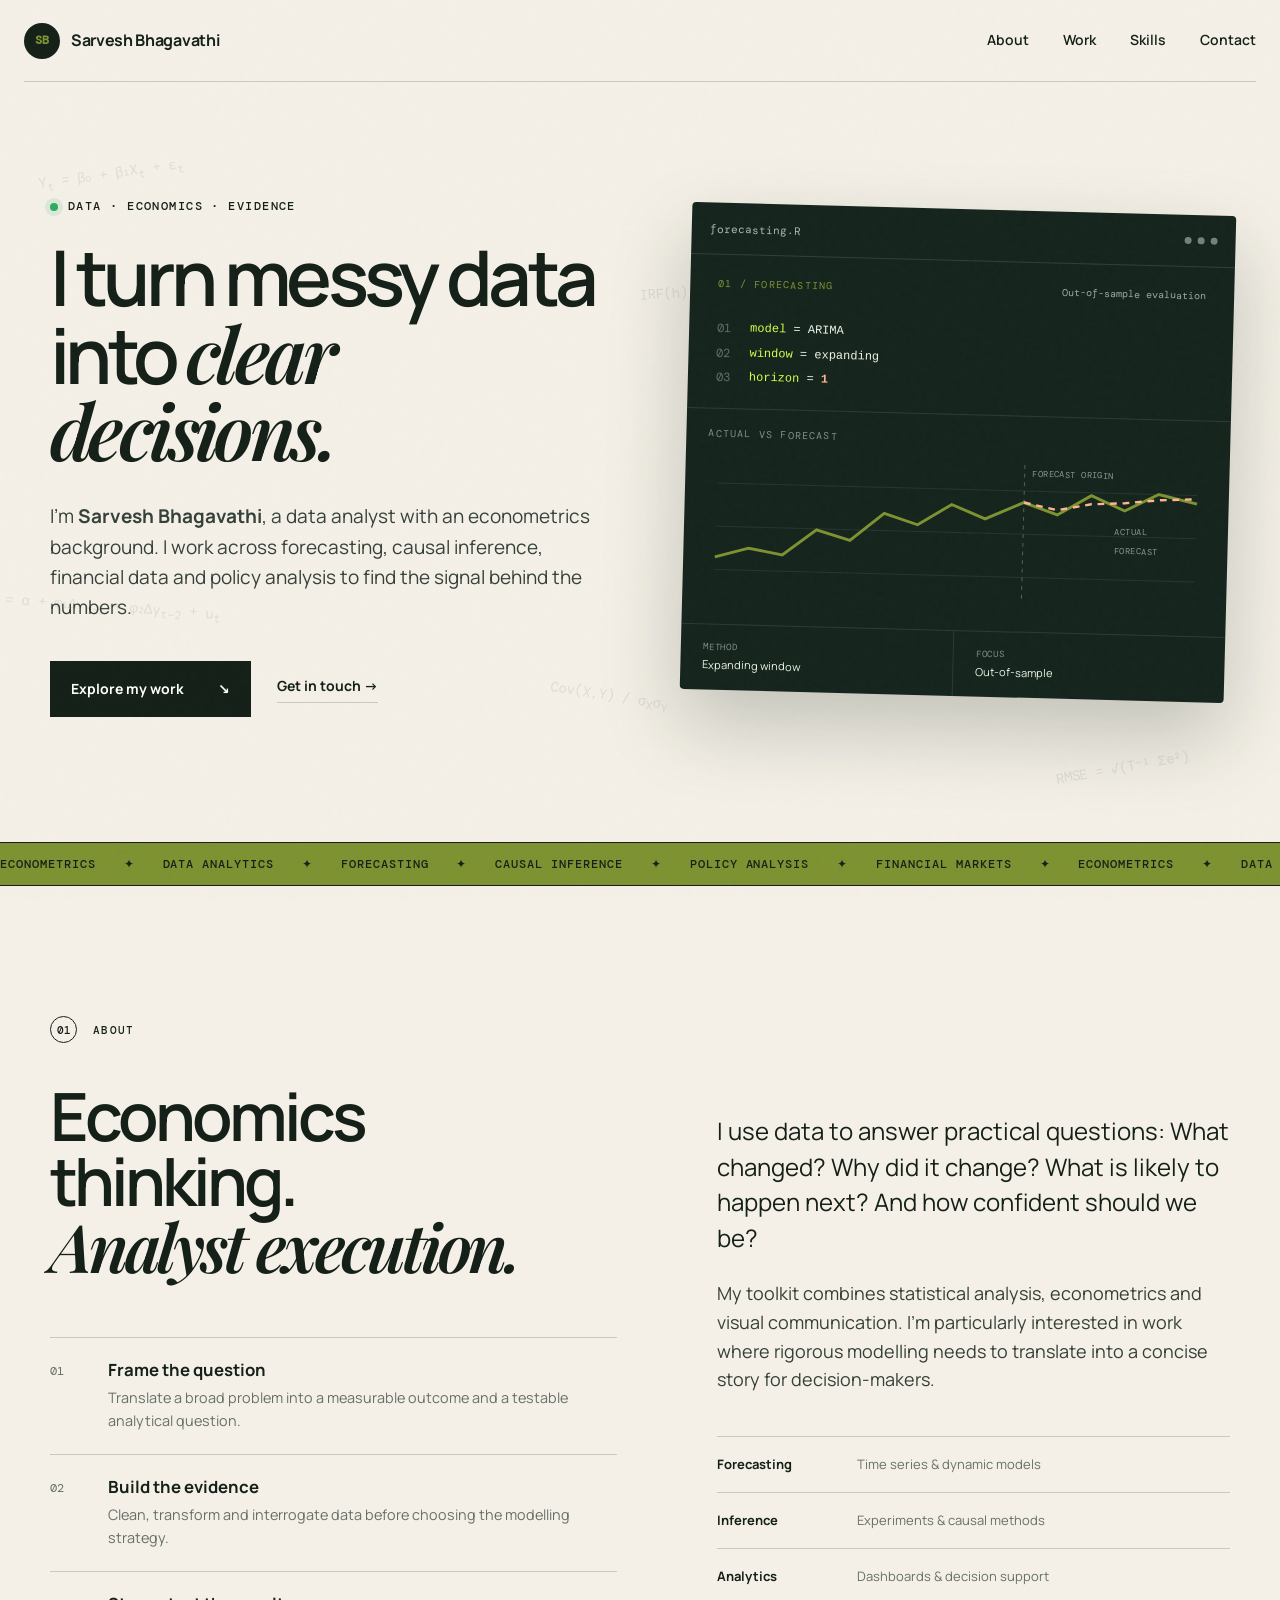
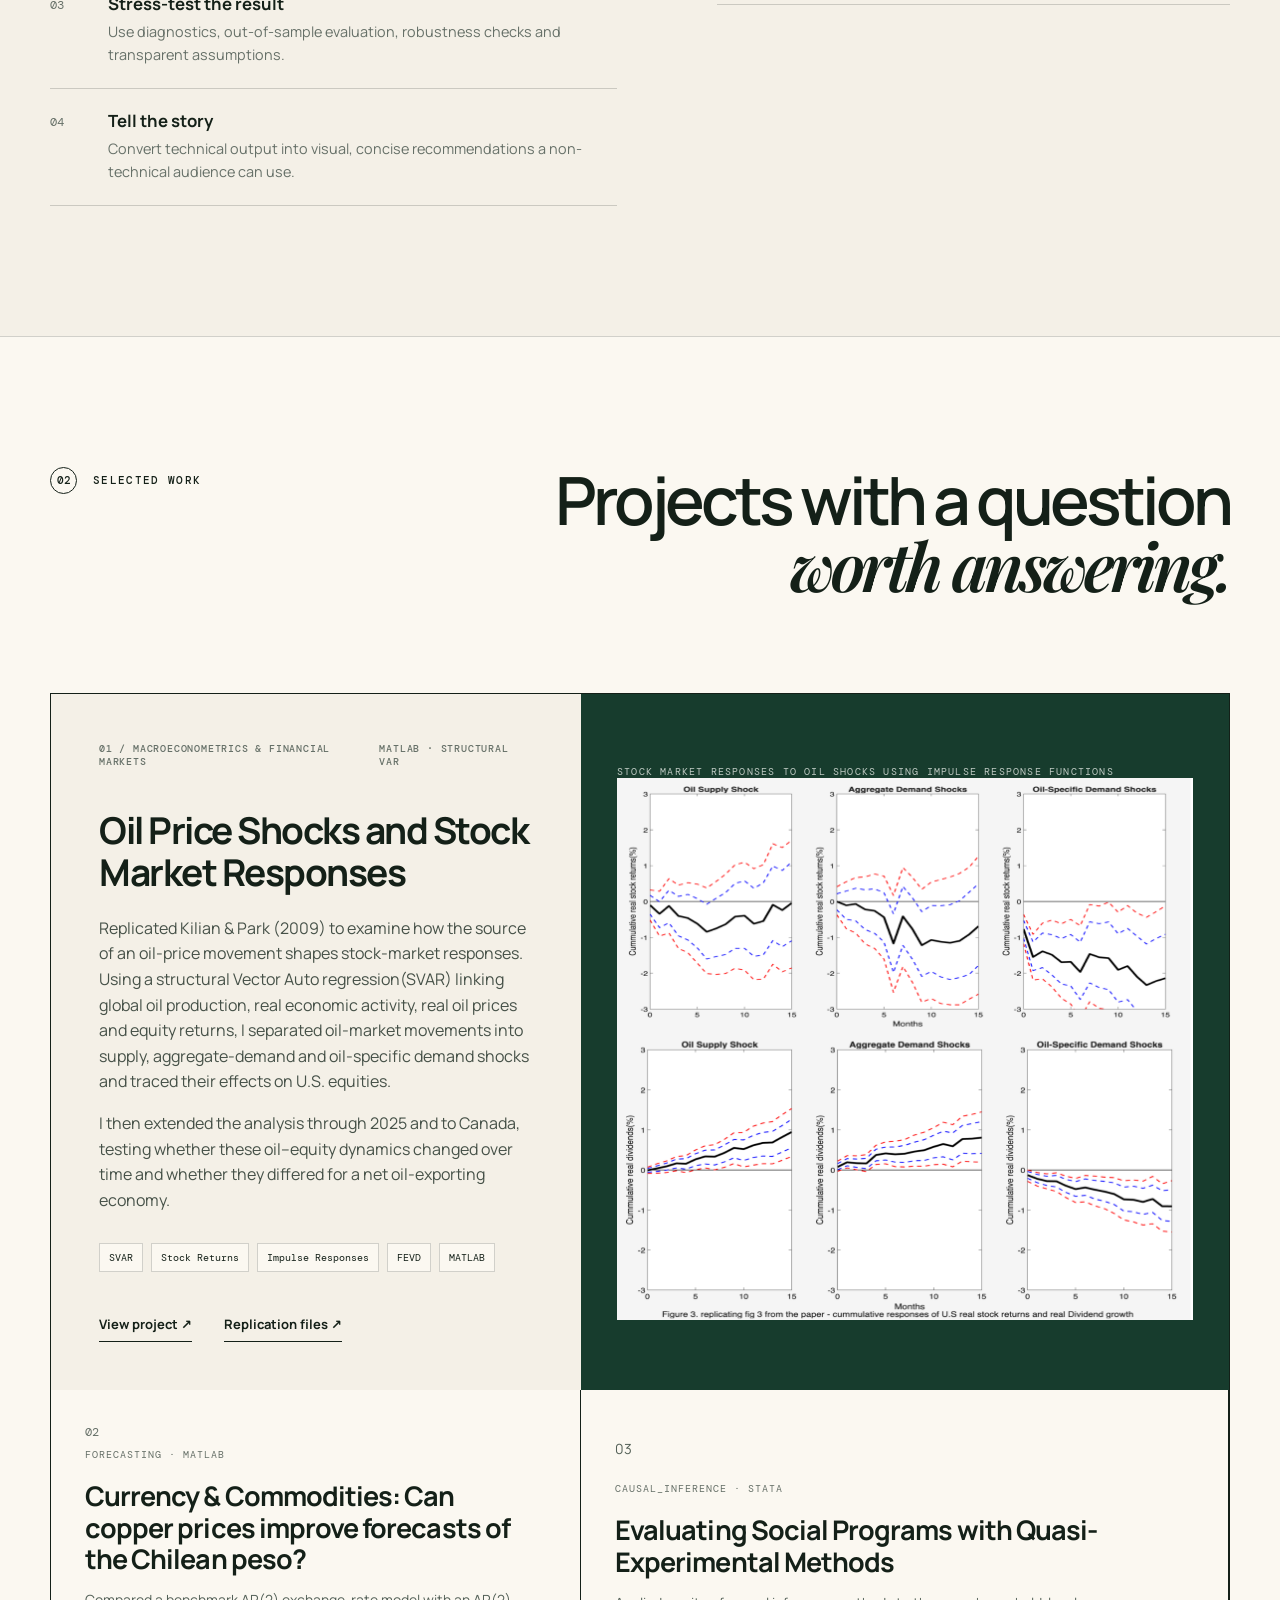
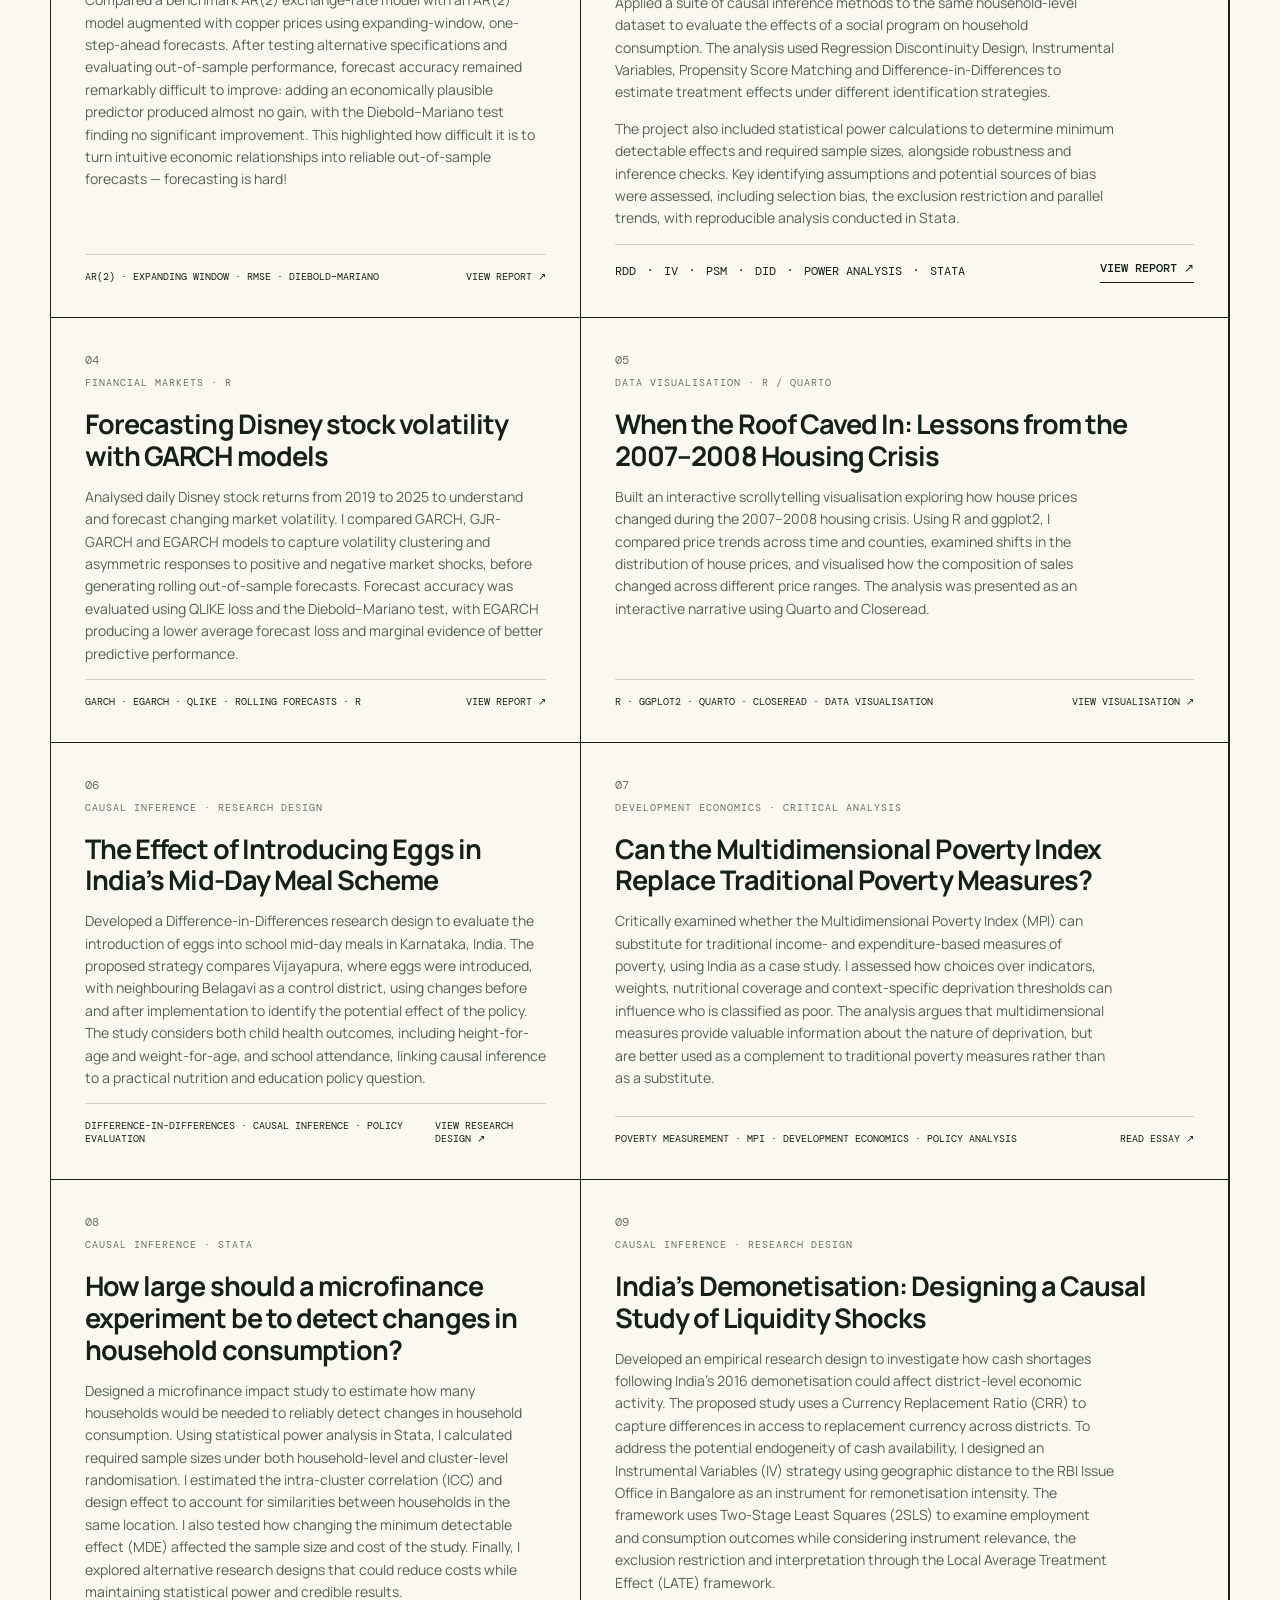
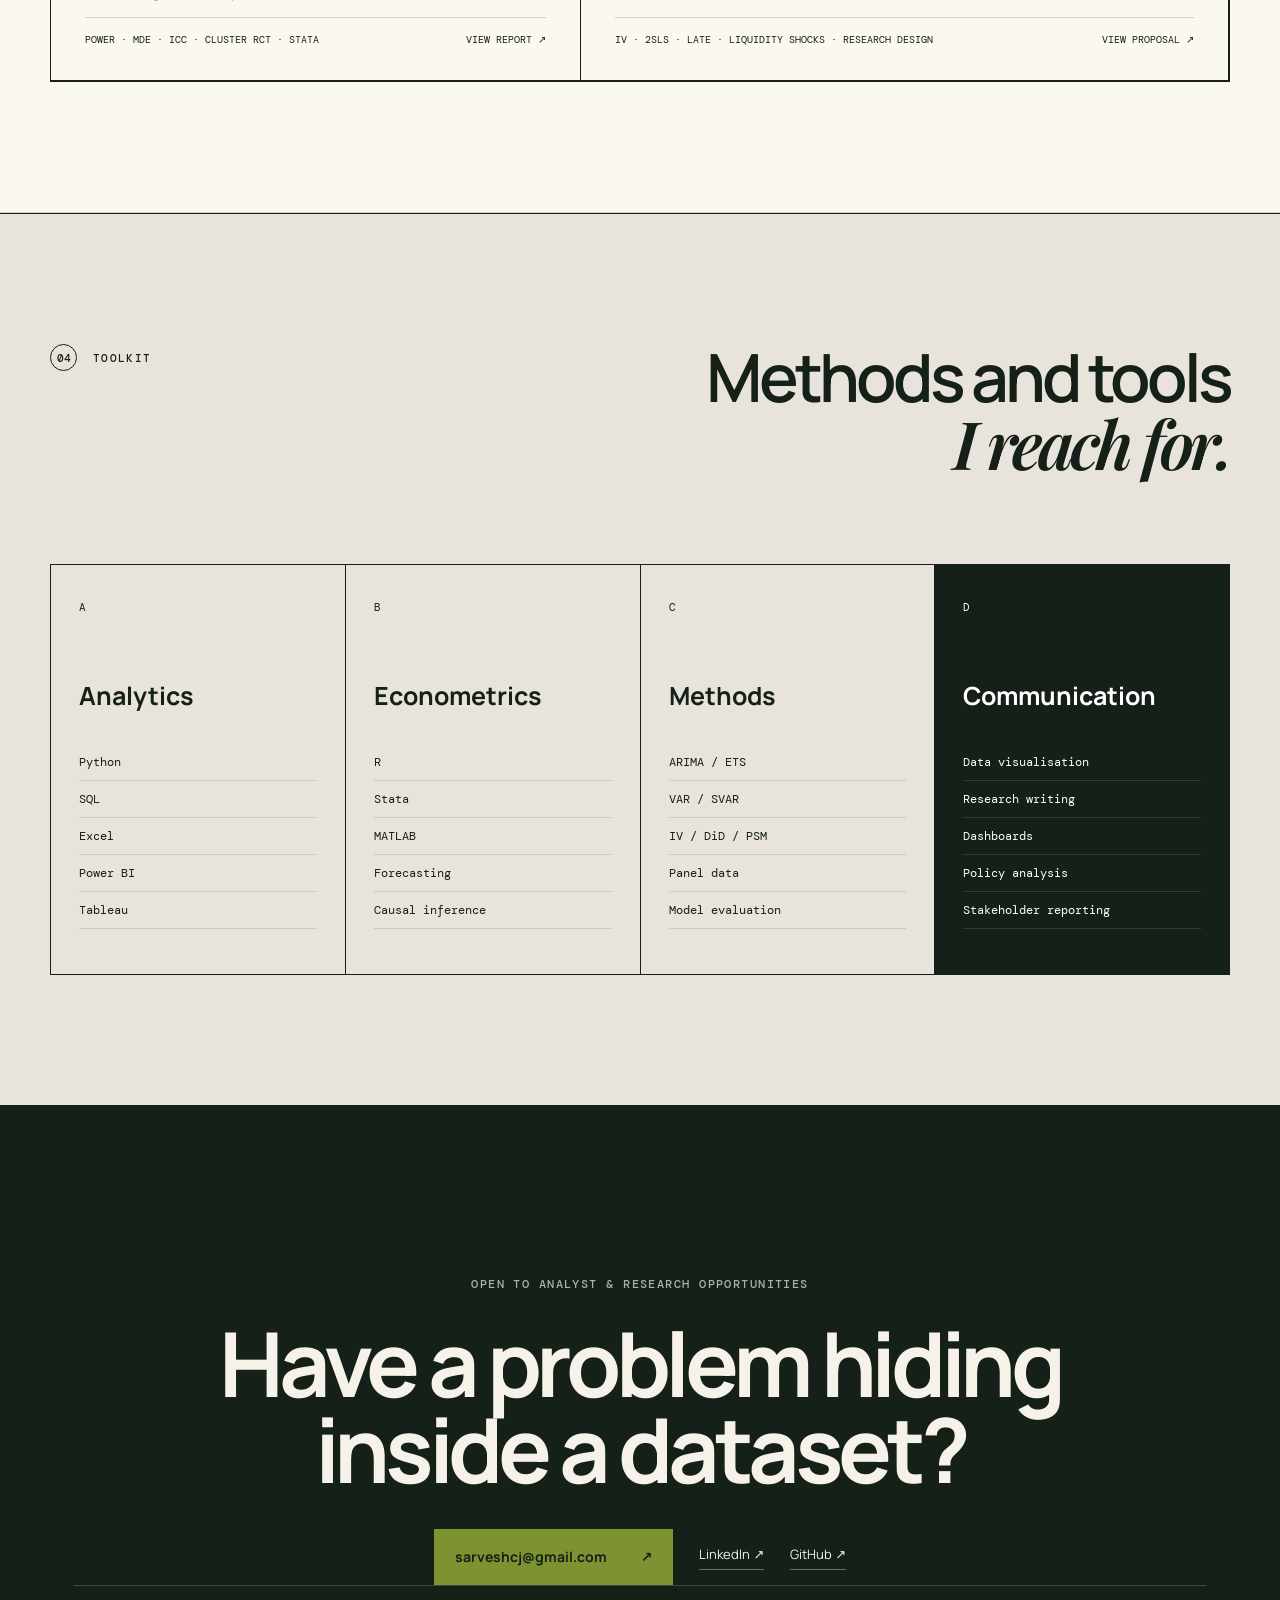
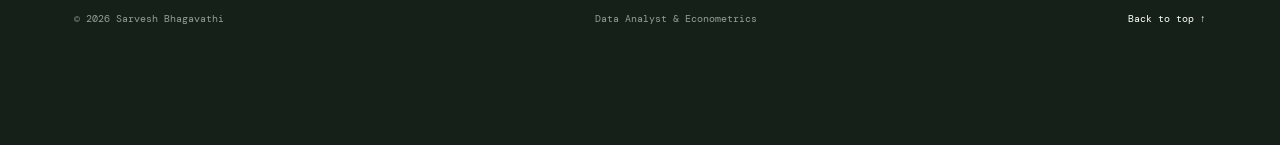
==== commit 8bf75d6a: "Add final portfolio projects" ====
--- a/index.html
+++ b/index.html
@@ -590,9 +590,202 @@
   </div>
 </article>
 
+<article class="project-card reveal">
+
+  <div>
+    <p class="project-number">03<div></div>
+      <span class="project-type">causal_inference · stata</span>
+
+
+    <h3>
+      Evaluating Social Programs with Quasi-Experimental Methods
+    </h3>
+
+    <p>
+      Applied a suite of causal inference methods to the same household-level
+      dataset to evaluate the effects of a social program on household
+      consumption. The analysis used Regression Discontinuity Design,
+      Instrumental Variables, Propensity Score Matching and
+      Difference-in-Differences to estimate treatment effects under different
+      identification strategies.
+    </p>
+
+    <p>
+      The project also included statistical power calculations to determine
+      minimum detectable effects and required sample sizes, alongside
+      robustness and inference checks. Key identifying assumptions and
+      potential sources of bias were assessed, including selection bias,
+      the exclusion restriction and parallel trends, with reproducible
+      analysis conducted in Stata.
+    </p>
+  </div>
+
+  <div class="project-card-bottom">
+
+    <div class="project-meta">
+      <span>RDD</span>
+      <i>·</i>
+      <span>IV</span>
+      <i>·</i>
+      <span>PSM</span>
+      <i>·</i>
+      <span>DiD</span>
+      <i>·</i>
+      <span>POWER ANALYSIS</span>
+      <i>·</i>
+      <span>STATA</span>
+    </div>
+
+    <a class="project-link"
+       href="https://github.com/sarvesh-cj/emperical-strategy-for-policy-"
+       target="_blank"
+       rel="noopener noreferrer">
+      View report <span>↗</span>
+    </a>
+
+  </div>
+
+</article>
+
+
+<article class="project-card reveal">
+  <div class="project-card-index">04</div>
+
+  <div>
+    <span class="project-type">Financial Markets · R</span>
+
+    <h3>Forecasting Disney stock volatility with GARCH models</h3>
+
+    <p>
+      Analysed daily Disney stock returns from 2019 to 2025 to understand and
+      forecast changing market volatility. I compared GARCH, GJR-GARCH and
+      EGARCH models to capture volatility clustering and asymmetric responses
+      to positive and negative market shocks, before generating rolling
+      out-of-sample forecasts. Forecast accuracy was evaluated using QLIKE
+      loss and the Diebold–Mariano test, with EGARCH producing a lower average
+      forecast loss and marginal evidence of better predictive performance.
+    </p>
+  </div>
+
+  <div class="project-card-bottom">
+    <span>GARCH · EGARCH · QLIKE · Rolling Forecasts · R</span>
+
+    <a
+      href="https://drive.google.com/file/d/1QqLHxwQBlsuoR4s3350nic7PqYjd0uL6/view?usp=sharing"
+      target="_blank"
+      rel="noopener noreferrer">
+      View report ↗
+    </a>
+  </div>
+</article>
+
+
+
 
 <article class="project-card reveal delay-1">
-  <div class="project-card-index">03</div>
+  <div class="project-card-index">05</div>
+
+  <div>
+    <span class="project-type">Data Visualisation · R / Quarto</span>
+
+    <h3>When the Roof Caved In: Lessons from the 2007–2008 Housing Crisis</h3>
+
+    <p>
+      Built an interactive scrollytelling visualisation exploring how house prices
+      changed during the 2007–2008 housing crisis. Using R and ggplot2, I compared
+      price trends across time and counties, examined shifts in the distribution
+      of house prices, and visualised how the composition of sales changed across
+      different price ranges. The analysis was presented as an interactive
+      narrative using Quarto and Closeread.
+    </p>
+  </div>
+
+  <div class="project-card-bottom">
+    <span>R · ggplot2 · Quarto · Closeread · Data Visualisation</span>
+
+    <a
+      href="projects/Question_4_STUDENTNUMBER.html"
+      target="_blank"
+      rel="noopener noreferrer">
+      View visualisation ↗
+    </a>
+  </div>
+</article>
+
+<!-- PROJECT 06 -->
+<article class="project-card reveal">
+  <div class="project-card-index">06</div>
+
+  <div>
+    <span class="project-type">Causal Inference · Research Design</span>
+
+    <h3>
+      The Effect of Introducing Eggs in India’s Mid-Day Meal Scheme
+    </h3>
+
+    <p>
+      Developed a Difference-in-Differences research design to evaluate the
+      introduction of eggs into school mid-day meals in Karnataka, India.
+      The proposed strategy compares Vijayapura, where eggs were introduced,
+      with neighbouring Belagavi as a control district, using changes before
+      and after implementation to identify the potential effect of the policy.
+      The study considers both child health outcomes, including height-for-age
+      and weight-for-age, and school attendance, linking causal inference to
+      a practical nutrition and education policy question.
+    </p>
+  </div>
+
+  <div class="project-card-bottom">
+    <span>Difference-in-Differences · Causal Inference · Policy Evaluation</span>
+
+    <a
+      href="https://drive.google.com/file/d/1M9KfbgsLbFpS6sKazKDdFHAHOpQDk2EO/view?usp=sharing"
+      target="_blank"
+      rel="noopener noreferrer">
+      View research design ↗
+    </a>
+  </div>
+</article>
+
+
+<!-- PROJECT 07 -->
+<article class="project-card reveal delay-1">
+  <div class="project-card-index">07</div>
+
+  <div>
+    <span class="project-type">Development Economics · Critical Analysis</span>
+
+    <h3>
+      Can the Multidimensional Poverty Index Replace Traditional Poverty Measures?
+    </h3>
+
+    <p>
+      Critically examined whether the Multidimensional Poverty Index (MPI)
+      can substitute for traditional income- and expenditure-based measures
+      of poverty, using India as a case study. I assessed how choices over
+      indicators, weights, nutritional coverage and context-specific
+      deprivation thresholds can influence who is classified as poor.
+      The analysis argues that multidimensional measures provide valuable
+      information about the nature of deprivation, but are better used as
+      a complement to traditional poverty measures rather than as a substitute.
+    </p>
+  </div>
+
+  <div class="project-card-bottom">
+    <span>Poverty Measurement · MPI · Development Economics · Policy Analysis</span>
+
+    <a
+      href="https://drive.google.com/file/d/1EjmIhui2ZLbiqPhs_7e05KeeGcvTtDGm/view?usp=sharing"
+      target="_blank"
+      rel="noopener noreferrer">
+      Read essay ↗
+    </a>
+  </div>
+</article>
+
+
+<article class="project-card reveal delay-1">
+  <div class="project-card-index">08</div>
 
   <div>
     <span class="project-type">Causal Inference · Stata</span>
@@ -624,138 +817,39 @@
   </div>
 </article>
 
-
 <article class="project-card reveal">
-  <div class="project-card-index">04</div>
+  <div class="project-card-index">09</div>
 
   <div>
-    <span class="project-type">Financial Markets · R</span>
-
-    <h3>Forecasting Disney stock volatility with GARCH models</h3>
+    <span class="project-type">Causal Inference · Research Design</span>
+
+    <h3>
+      India’s Demonetisation: Designing a Causal Study of Liquidity Shocks
+    </h3>
 
     <p>
-      Analysed daily Disney stock returns from 2019 to 2025 to understand and
-      forecast changing market volatility. I compared GARCH, GJR-GARCH and
-      EGARCH models to capture volatility clustering and asymmetric responses
-      to positive and negative market shocks, before generating rolling
-      out-of-sample forecasts. Forecast accuracy was evaluated using QLIKE
-      loss and the Diebold–Mariano test, with EGARCH producing a lower average
-      forecast loss and marginal evidence of better predictive performance.
+      Developed an empirical research design to investigate how cash shortages
+      following India’s 2016 demonetisation could affect district-level economic
+      activity. The proposed study  uses a Currency
+        Replacement Ratio (CRR) to capture differences in access to replacement
+      currency across districts. To address the potential endogeneity of cash
+      availability, I designed an Instrumental Variables (IV) strategy using
+      geographic distance to the RBI Issue Office in Bangalore as an instrument
+      for remonetisation intensity. The framework uses Two-Stage Least Squares
+      (2SLS) to examine employment and consumption outcomes while considering
+      instrument relevance, the exclusion restriction and interpretation through
+      the Local Average Treatment Effect (LATE) framework.
     </p>
   </div>
 
   <div class="project-card-bottom">
-    <span>GARCH · EGARCH · QLIKE · Rolling Forecasts · R</span>
+    <span>IV · 2SLS · LATE · Liquidity Shocks · Research Design</span>
 
     <a
-      href="https://drive.google.com/file/d/1QqLHxwQBlsuoR4s3350nic7PqYjd0uL6/view?usp=sharing"
+      href="YOUR-GOOGLE-DRIVE-LINK-HERE"
       target="_blank"
       rel="noopener noreferrer">
-      View report ↗
-    </a>
-  </div>
-</article>
-
-
-
-
-<article class="project-card reveal delay-1">
-  <div class="project-card-index">05</div>
-
-  <div>
-    <span class="project-type">Data Visualisation · R / Quarto</span>
-
-    <h3>When the Roof Caved In: Lessons from the 2007–2008 Housing Crisis</h3>
-
-    <p>
-      Built an interactive scrollytelling visualisation exploring how house prices
-      changed during the 2007–2008 housing crisis. Using R and ggplot2, I compared
-      price trends across time and counties, examined shifts in the distribution
-      of house prices, and visualised how the composition of sales changed across
-      different price ranges. The analysis was presented as an interactive
-      narrative using Quarto and Closeread.
-    </p>
-  </div>
-
-  <div class="project-card-bottom">
-    <span>R · ggplot2 · Quarto · Closeread · Data Visualisation</span>
-
-    <a
-      href="projects/Question_4_STUDENTNUMBER.html"
-      target="_blank"
-      rel="noopener noreferrer">
-      View visualisation ↗
-    </a>
-  </div>
-</article>
-
-<!-- PROJECT 06 -->
-<article class="project-card reveal">
-  <div class="project-card-index">06</div>
-
-  <div>
-    <span class="project-type">Causal Inference · Research Design</span>
-
-    <h3>
-      The Effect of Introducing Eggs in India’s Mid-Day Meal Scheme
-    </h3>
-
-    <p>
-      Developed a Difference-in-Differences research design to evaluate the
-      introduction of eggs into school mid-day meals in Karnataka, India.
-      The proposed strategy compares Vijayapura, where eggs were introduced,
-      with neighbouring Belagavi as a control district, using changes before
-      and after implementation to identify the potential effect of the policy.
-      The study considers both child health outcomes, including height-for-age
-      and weight-for-age, and school attendance, linking causal inference to
-      a practical nutrition and education policy question.
-    </p>
-  </div>
-
-  <div class="project-card-bottom">
-    <span>Difference-in-Differences · Causal Inference · Policy Evaluation</span>
-
-    <a
-      href="https://drive.google.com/file/d/1M9KfbgsLbFpS6sKazKDdFHAHOpQDk2EO/view?usp=sharing"
-      target="_blank"
-      rel="noopener noreferrer">
-      View research design ↗
-    </a>
-  </div>
-</article>
-
-
-<!-- PROJECT 07 -->
-<article class="project-card reveal delay-1">
-  <div class="project-card-index">07</div>
-
-  <div>
-    <span class="project-type">Development Economics · Critical Analysis</span>
-
-    <h3>
-      Can the Multidimensional Poverty Index Replace Traditional Poverty Measures?
-    </h3>
-
-    <p>
-      Critically examined whether the Multidimensional Poverty Index (MPI)
-      can substitute for traditional income- and expenditure-based measures
-      of poverty, using India as a case study. I assessed how choices over
-      indicators, weights, nutritional coverage and context-specific
-      deprivation thresholds can influence who is classified as poor.
-      The analysis argues that multidimensional measures provide valuable
-      information about the nature of deprivation, but are better used as
-      a complement to traditional poverty measures rather than as a substitute.
-    </p>
-  </div>
-
-  <div class="project-card-bottom">
-    <span>Poverty Measurement · MPI · Development Economics · Policy Analysis</span>
-
-    <a
-      href="https://drive.google.com/file/d/1EjmIhui2ZLbiqPhs_7e05KeeGcvTtDGm/view?usp=sharing"
-      target="_blank"
-      rel="noopener noreferrer">
-      Read essay ↗
+      View proposal ↗
     </a>
   </div>
 </article>
--- a/styles.css
+++ b/styles.css
@@ -188,4 +188,51 @@
   align-items: center;
   gap: 32px;
   flex-wrap: wrap;
-}+}
+
+
+/* Align all project-card footers */
+
+.project-card {
+  display: flex;
+  flex-direction: column;
+}
+
+.project-card-bottom {
+  margin-top: auto;
+  width: 100%;
+
+  display: flex;
+  justify-content: space-between;
+  align-items: center;
+
+  gap: 30px;
+}
+
+/* Metadata stays on one line where space allows */
+.project-meta {
+  display: flex;
+  align-items: center;
+  flex-wrap: wrap;
+  gap: 0.65rem;
+
+  font-family: var(--mono);
+  font-size: 12px;
+  line-height: 1.4;
+  text-transform: uppercase;
+}
+
+/* Make all project links identical */
+.project-card-bottom .project-link {
+  flex-shrink: 0;
+
+  font-family: var(--mono);
+  font-size: 12px;
+  font-weight: 500;
+  line-height: 1.4;
+  text-transform: uppercase;
+  white-space: nowrap;
+}
+
+
+margin-top: auto;
